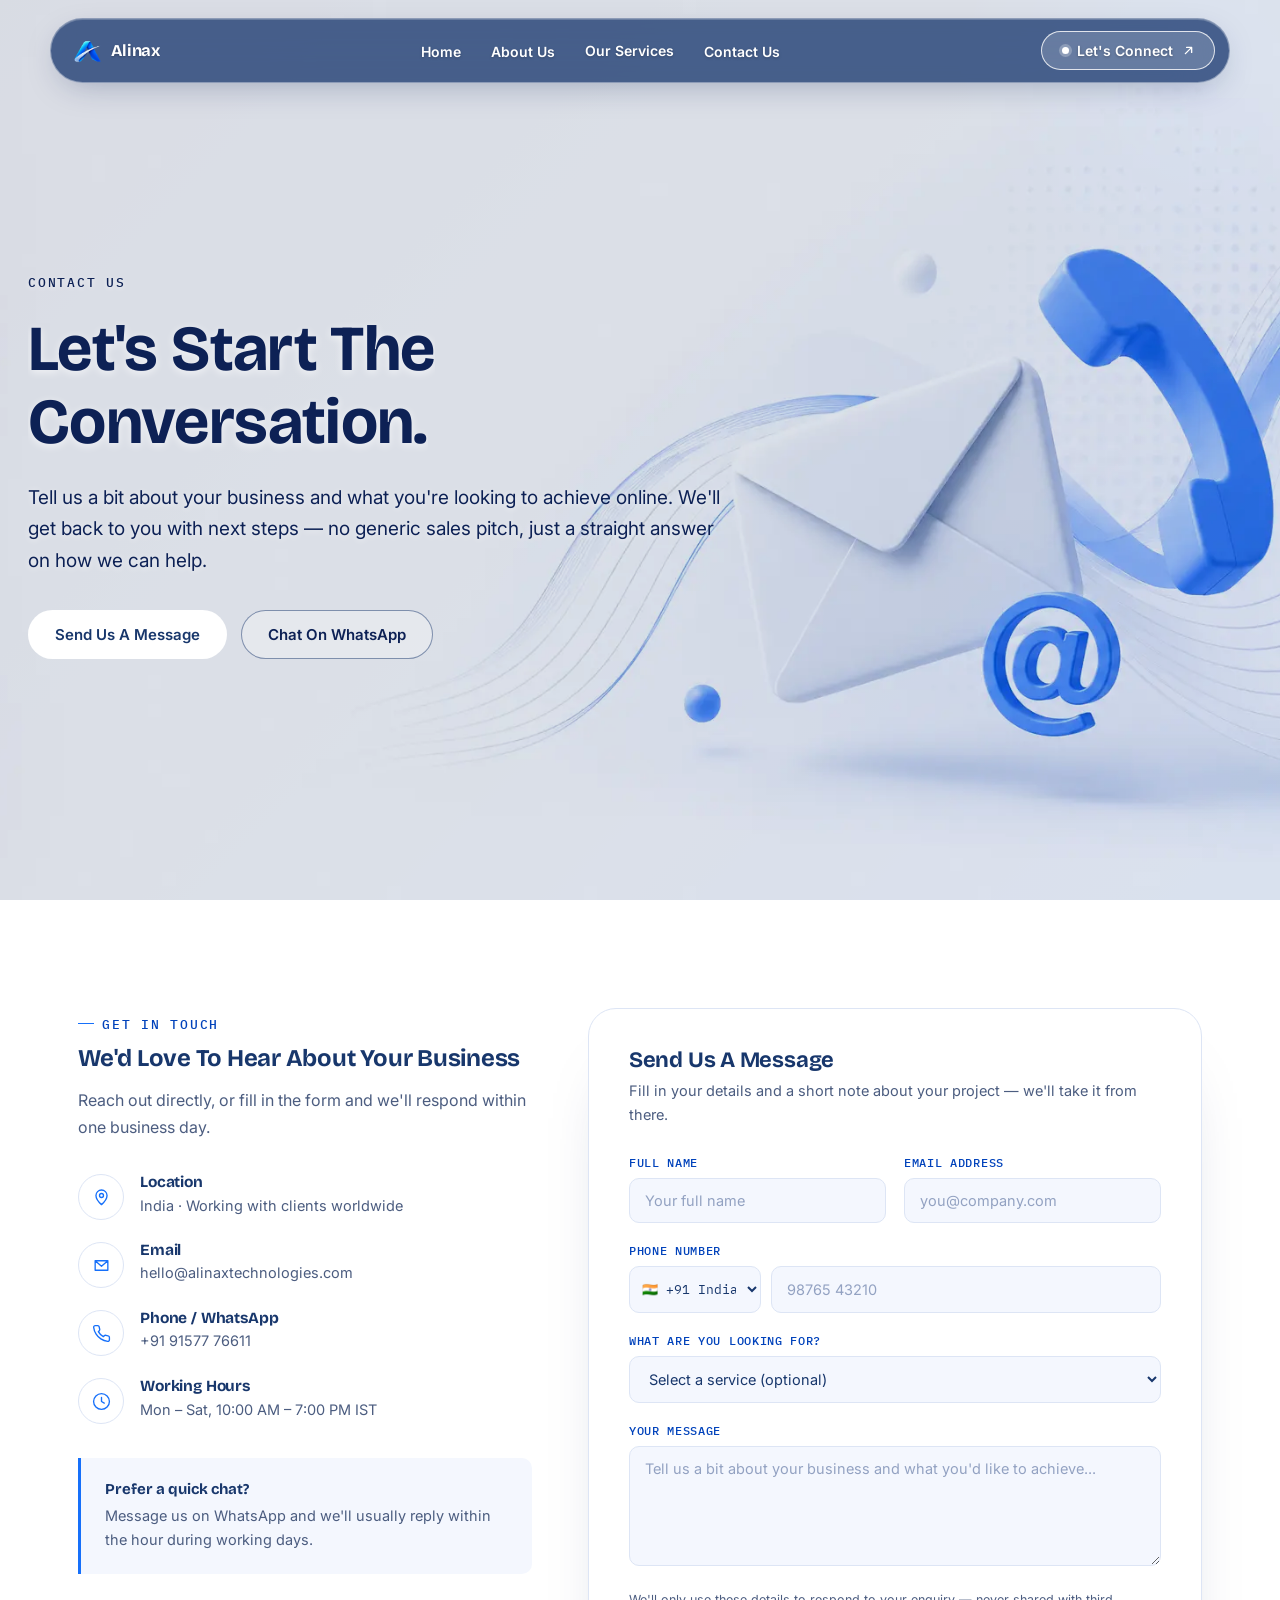
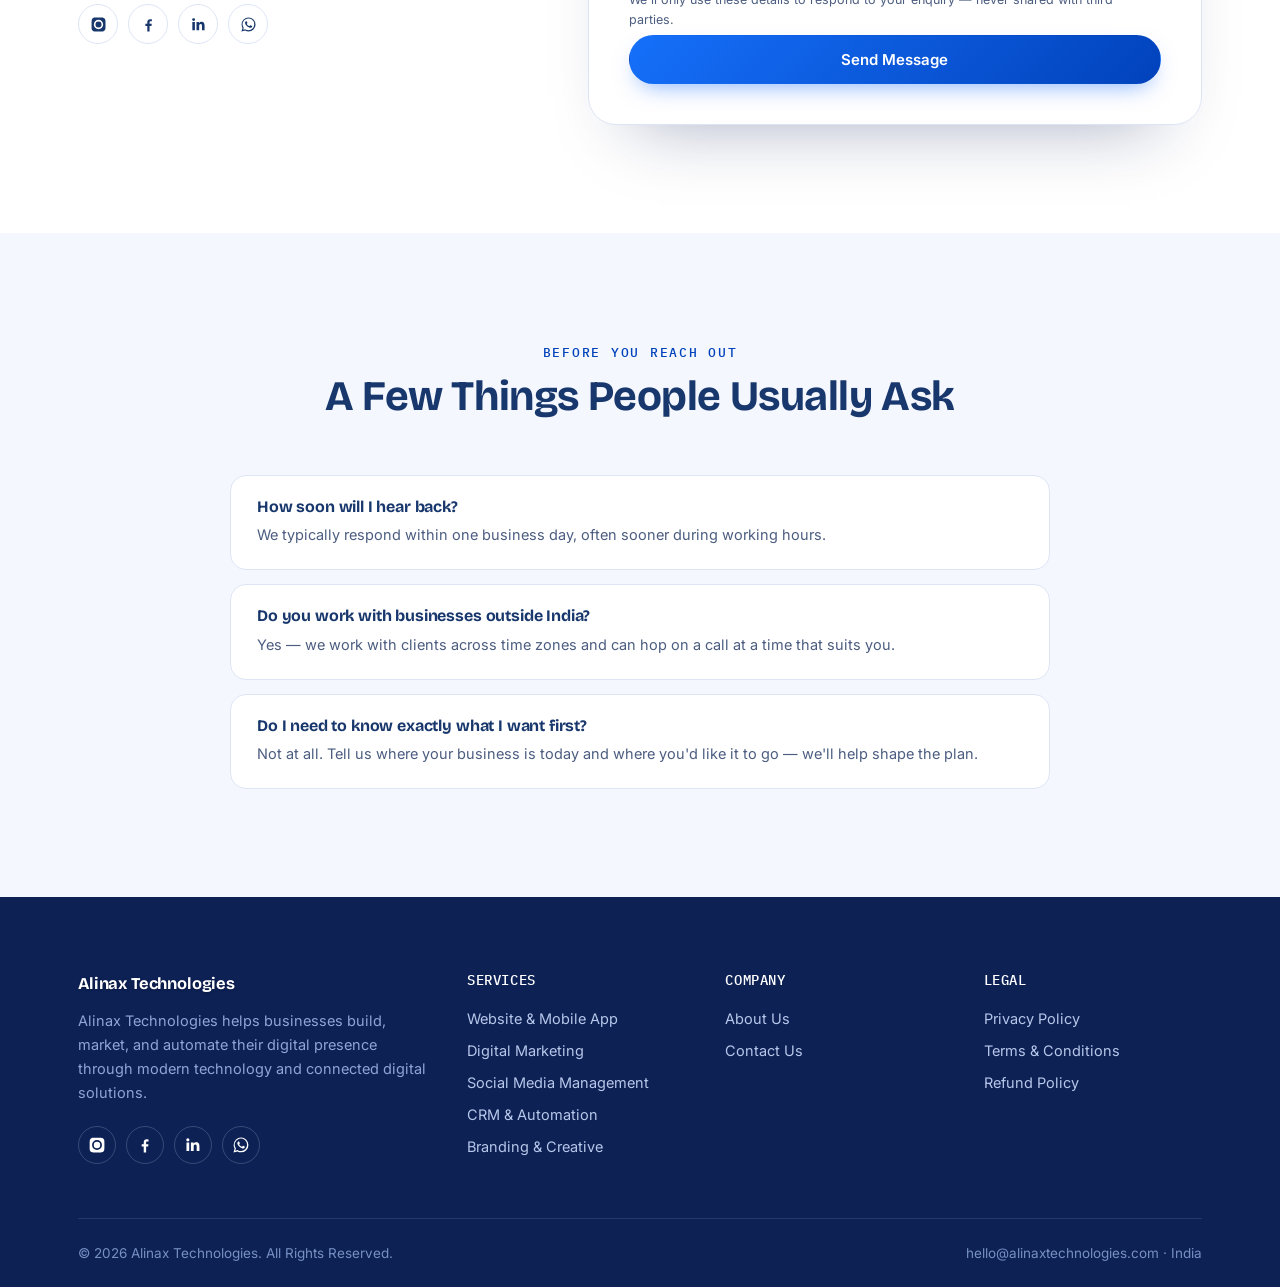
==== contact/index.html @ 40e9d855 "add SEO foundation and clean URLs" ====
<!DOCTYPE html>
<html lang="en">
<head>
<meta charset="UTF-8">
<meta name="viewport" content="width=device-width, initial-scale=1.0">
<title>Contact Us — Alinax Technologies</title>
<meta name="description" content="Get in touch with Alinax Technologies. Tell us about your business and we'll get back to you about your website, marketing, CRM or automation project.">
<link rel="canonical" href="https://alinaxtech.online/contact/">
<meta property="og:url" content="https://alinaxtech.online/contact/">
<link rel="preconnect" href="https://fonts.googleapis.com">
<link rel="preconnect" href="https://fonts.gstatic.com" crossorigin>
<link rel="stylesheet" href="https://fonts.googleapis.com/css2?family=Bricolage+Grotesque:wght@500;600;700;800&family=Inter:wght@400;500;600&family=IBM+Plex+Mono:wght@400;500&display=swap">
<link rel="stylesheet" href="../css/style.css">
</head>
<body>
<div class="alinax">

  <!-- NAVBAR -->
  <header class="navbar">
    <nav class="nav-inner" aria-label="Main">
      <a class="logo" href="/">
      <img src="../images/A-logo.webp" width="230" height="230" alt="Alinax Technologies logo">
        <span class="logo-word">Alinax</span>
      </a>
      <ul class="nav-links" id="nav-links">
        <li><a href="/#top">Home</a></li>
        <li><a href="/#about">About Us</a></li>
        <li class="nav-dropdown">
          <a href="#" aria-haspopup="true">Our Services</a>
          <ul class="dropdown-menu">
            <li><a href="/services/web-design/">Website &amp; Mobile App</a></li>
            <li><a href="/services/digital-marketing/">Digital Marketing</a></li>
            <li><a href="/services/social-media-management/">Social Media Management</a></li>
            <li><a href="/services/crm-automation/">CRM &amp; Automation</a></li>
            <li><a href="/services/branding-creative/">Branding &amp; Creative</a></li>
          </ul>
        </li>
        <li><a href="/contact/">Contact Us</a></li>
      </ul>
      <div class="nav-cta">
        <a class="btn-connect" href="#contact-form">
          <span class="dot" aria-hidden="true"></span>
          <span class="label">Let's Connect</span>
          <svg viewBox="0 0 24 24" aria-hidden="true"><path d="M7 17L17 7M9 7h8v8" stroke-linecap="round" stroke-linejoin="round"/></svg>
        </a>
        <button class="nav-toggle" id="nav-toggle" aria-expanded="false" aria-label="Menu">☰</button>
      </div>
    </nav>
  </header>

  <!-- HERO -->
  <section class="hero hero-service" id="top">
    <img class="hero-bg-img" src="../images/contact-us.webp" width="1536" height="1024" fetchpriority="high" alt="Alinax Technologies contact us banner">
    <div class="container">
      <span class="eyebrow">Contact Us</span>
      <h1>
        <span class="line"><span>Let's Start The</span></span>
        <span class="line"><span>Conversation.</span></span>
      </h1>
      <p class="lead">Tell us a bit about your business and what you're looking to achieve online. We'll get back to you with next steps — no generic sales pitch, just a straight answer on how we can help.</p>
      <div class="hero-actions">
        <a class="btn btn-light" href="#contact-form">Send Us A Message</a>
        <a class="btn btn-outline-light" href="https://wa.me/919157776611" target="_blank" rel="noreferrer">Chat On WhatsApp</a>
      </div>
    </div>
  </section>

  <!-- CONTACT -->
  <section class="section" id="contact-form">
    <div class="container contact-grid">

      <!-- CONTACT INFO -->
      <div class="reveal">
        <span class="eyebrow">Get in touch</span>
        <h2>We'd Love To Hear About Your Business</h2>
        <p class="lead-p" style="margin-top:16px">Reach out directly, or fill in the form and we'll respond within one business day.</p>

        <div class="contact-info-list">
          <div class="contact-info-item">
            <div class="icon"><svg viewBox="0 0 24 24" aria-hidden="true"><path d="M12 21s7-6.2 7-11.5A7 7 0 005 9.5C5 14.8 12 21 12 21zm0-9a2.5 2.5 0 100-5 2.5 2.5 0 000 5z" stroke-linecap="round" stroke-linejoin="round"/></svg></div>
            <div>
              <h4>Location</h4>
              <p>India · Working with clients worldwide</p>
            </div>
          </div>
          <div class="contact-info-item">
            <div class="icon"><svg viewBox="0 0 24 24" aria-hidden="true"><path d="M4 6h16v12H4V6zm0 0l8 7 8-7" stroke-linecap="round" stroke-linejoin="round"/></svg></div>
            <div>
              <h4>Email</h4>
              <a href="mailto:hello@alinaxtechnologies.com">hello@alinaxtechnologies.com</a>
            </div>
          </div>
          <div class="contact-info-item">
            <div class="icon"><svg viewBox="0 0 24 24" aria-hidden="true"><path d="M22 16.9v3a2 2 0 01-2.2 2 19.8 19.8 0 01-8.6-3.1 19.5 19.5 0 01-6-6A19.8 19.8 0 012.1 4.2 2 2 0 014.1 2h3a2 2 0 012 1.7c.1.9.3 1.8.6 2.7a2 2 0 01-.5 2.1L8 9.7a16 16 0 006.3 6.3l1.2-1.2a2 2 0 012.1-.5c.9.3 1.8.5 2.7.6a2 2 0 011.7 2.1z" stroke-linecap="round" stroke-linejoin="round"/></svg></div>
            <div>
              <h4>Phone / WhatsApp</h4>
              <a href="https://wa.me/919157776611" target="_blank" rel="noreferrer">+91 91577 76611</a>
            </div>
          </div>
          <div class="contact-info-item">
            <div class="icon"><svg viewBox="0 0 24 24" aria-hidden="true"><path d="M12 7v5l3.5 2M22 12a10 10 0 11-20 0 10 10 0 0120 0z" stroke-linecap="round" stroke-linejoin="round"/></svg></div>
            <div>
              <h4>Working Hours</h4>
              <p>Mon – Sat, 10:00 AM – 7:00 PM IST</p>
            </div>
          </div>
        </div>

        <div class="mission-box" style="margin-top:34px">
          <b>Prefer a quick chat?</b>
          <p>Message us on WhatsApp and we'll usually reply within the hour during working days.</p>
        </div>

        <div class="contact-social">
          <a href="https://instagram.com" aria-label="Instagram" target="_blank" rel="noreferrer"><svg viewBox="0 0 24 24"><path d="M12 2.2c3.2 0 3.6 0 4.9.07 1.2.06 1.8.25 2.2.42.6.22 1 .48 1.4.9.4.4.7.8.9 1.4.2.4.4 1 .4 2.2.1 1.3.1 1.7.1 4.9s0 3.6-.1 4.9c0 1.2-.2 1.8-.4 2.2-.2.6-.5 1-.9 1.4-.4.4-.8.7-1.4.9-.4.2-1 .4-2.2.4-1.3.1-1.7.1-4.9.1s-3.6 0-4.9-.1c-1.2 0-1.8-.2-2.2-.4-.6-.2-1-.5-1.4-.9-.4-.4-.7-.8-.9-1.4-.2-.4-.4-1-.4-2.2C2.2 15.6 2.2 15.2 2.2 12s0-3.6.1-4.9c0-1.2.2-1.8.4-2.2.2-.6.5-1 .9-1.4.4-.4.8-.7 1.4-.9.4-.2 1-.4 2.2-.4C8.4 2.2 8.8 2.2 12 2.2zm0 3.2A6.6 6.6 0 1018.6 12 6.6 6.6 0 0012 5.4zm0 10.9A4.3 4.3 0 1116.3 12 4.3 4.3 0 0112 16.3zm6.9-11.1a1.55 1.55 0 11-1.55-1.55A1.55 1.55 0 0118.9 5.2z"/></svg></a>
          <a href="https://facebook.com" aria-label="Facebook" target="_blank" rel="noreferrer"><svg viewBox="0 0 24 24"><path d="M13.5 22v-8h2.7l.4-3.1h-3.1V8.9c0-.9.25-1.5 1.55-1.5H16.7V4.6a21 21 0 00-2.4-.12c-2.4 0-4 1.46-4 4.14v2.28H7.6V14h2.7v8z"/></svg></a>
          <a href="https://linkedin.com" aria-label="LinkedIn" target="_blank" rel="noreferrer"><svg viewBox="0 0 24 24"><path d="M6.94 8.5v11.6H3.3V8.5zM5.12 3a2.11 2.11 0 110 4.22 2.11 2.11 0 010-4.22zM9.2 8.5h3.5v1.6h.05a3.84 3.84 0 013.45-1.9c3.7 0 4.38 2.43 4.38 5.6v6.3h-3.65v-5.6c0-1.33 0-3.05-1.86-3.05s-2.15 1.45-2.15 2.95v5.7H9.2z"/></svg></a>
          <a href="https://wa.me/919157776611" aria-label="WhatsApp" target="_blank" rel="noreferrer"><svg viewBox="0 0 24 24"><path d="M12.04 2A9.9 9.9 0 002.2 11.9a9.75 9.75 0 001.32 4.92L2 22l5.32-1.39a9.9 9.9 0 004.72 1.2h.01a9.9 9.9 0 009.85-9.9A9.9 9.9 0 0012.04 2zm0 18.05a8.2 8.2 0 01-4.18-1.14l-.3-.18-3.16.83.84-3.08-.2-.32a8.19 8.19 0 1114.99-4.36 8.2 8.2 0 01-8 8.25zm4.5-6.13c-.25-.13-1.46-.72-1.68-.8s-.39-.13-.56.12-.64.8-.78.97-.29.18-.53.06a6.7 6.7 0 01-1.98-1.22 7.4 7.4 0 01-1.36-1.7c-.14-.25 0-.38.11-.5s.25-.29.37-.44a1.7 1.7 0 00.25-.41.46.46 0 000-.44c-.06-.12-.55-1.34-.76-1.83s-.4-.42-.55-.43h-.48a.92.92 0 00-.66.31 2.79 2.79 0 00-.87 2.08 4.85 4.85 0 001.01 2.56 11.1 11.1 0 004.26 3.76c.6.26 1.06.41 1.42.53a3.4 3.4 0 001.57.1 2.56 2.56 0 001.68-1.19 2.08 2.08 0 00.14-1.18c-.06-.11-.22-.17-.47-.29z"/></svg></a>
        </div>
      </div>

      <!-- CONTACT FORM -->
      <div class="contact-card reveal">
        <h3>Send Us A Message</h3>
        <p class="sub">Fill in your details and a short note about your project — we'll take it from there.</p>

        <form id="contact-form" novalidate>
          <div class="form-row">
            <div class="form-group">
              <label for="cf-name">Full Name</label>
              <input type="text" id="cf-name" name="name" placeholder="Your full name" required>
            </div>
            <div class="form-group">
              <label for="cf-email">Email Address</label>
              <input type="email" id="cf-email" name="email" placeholder="you@company.com" required>
            </div>
          </div>

          <div class="form-group">
            <label for="cf-phone">Phone Number</label>
            <div class="phone-field">
              <select id="cf-cc" name="country_code" class="cc-select" aria-label="Country code">
                <option value="+91" selected>🇮🇳 +91 India</option>
                <option value="+1">🇺🇸 +1 USA/Canada</option>
                <option value="+44">🇬🇧 +44 UK</option>
                <option value="+61">🇦🇺 +61 Australia</option>
                <option value="+971">🇦🇪 +971 UAE</option>
                <option value="+966">🇸🇦 +966 Saudi Arabia</option>
                <option value="+974">🇶🇦 +974 Qatar</option>
                <option value="+965">🇰🇼 +965 Kuwait</option>
                <option value="+968">🇴🇲 +968 Oman</option>
                <option value="+973">🇧🇭 +973 Bahrain</option>
                <option value="+65">🇸🇬 +65 Singapore</option>
                <option value="+60">🇲🇾 +60 Malaysia</option>
                <option value="+62">🇮🇩 +62 Indonesia</option>
                <option value="+66">🇹🇭 +66 Thailand</option>
                <option value="+63">🇵🇭 +63 Philippines</option>
                <option value="+92">🇵🇰 +92 Pakistan</option>
                <option value="+880">🇧🇩 +880 Bangladesh</option>
                <option value="+94">🇱🇰 +94 Sri Lanka</option>
                <option value="+977">🇳🇵 +977 Nepal</option>
                <option value="+49">🇩🇪 +49 Germany</option>
                <option value="+33">🇫🇷 +33 France</option>
                <option value="+34">🇪🇸 +34 Spain</option>
                <option value="+39">🇮🇹 +39 Italy</option>
                <option value="+31">🇳🇱 +31 Netherlands</option>
                <option value="+41">🇨🇭 +41 Switzerland</option>
                <option value="+46">🇸🇪 +46 Sweden</option>
                <option value="+353">🇮🇪 +353 Ireland</option>
                <option value="+81">🇯🇵 +81 Japan</option>
                <option value="+82">🇰🇷 +82 South Korea</option>
                <option value="+86">🇨🇳 +86 China</option>
                <option value="+7">🇷🇺 +7 Russia</option>
                <option value="+90">🇹🇷 +90 Turkey</option>
                <option value="+20">🇪🇬 +20 Egypt</option>
                <option value="+234">🇳🇬 +234 Nigeria</option>
                <option value="+254">🇰🇪 +254 Kenya</option>
                <option value="+27">🇿🇦 +27 South Africa</option>
                <option value="+55">🇧🇷 +55 Brazil</option>
                <option value="+52">🇲🇽 +52 Mexico</option>
                <option value="+64">🇳🇿 +64 New Zealand</option>
              </select>
              <input type="tel" id="cf-phone" name="phone" class="cc-number" placeholder="98765 43210" inputmode="numeric" required>
            </div>
          </div>

          <div class="form-group">
            <label for="cf-service">What Are You Looking For?</label>
            <select id="cf-service" name="service">
              <option value="">Select a service (optional)</option>
              <option>Website &amp; Mobile App</option>
              <option>Digital Marketing</option>
              <option>Social Media Management</option>
              <option>CRM &amp; Automation</option>
              <option>Branding &amp; Creative</option>
              <option>Something else / Not sure yet</option>
            </select>
          </div>

          <div class="form-group">
            <label for="cf-message">Your Message</label>
            <textarea id="cf-message" name="message" placeholder="Tell us a bit about your business and what you'd like to achieve..." required></textarea>
          </div>

          <p class="form-note">We'll only use these details to respond to your enquiry — never shared with third parties.</p>

          <button type="submit" class="btn btn-primary form-submit">Send Message</button>
          <div id="form-status" class="form-status" role="status" aria-live="polite"></div>
        </form>
      </div>

    </div>
  </section>

  <!-- FAQ -->
  <section class="section section-alt">
    <div class="container">
      <div class="section-head center reveal">
        <span class="eyebrow">Before you reach out</span>
        <h2>A Few Things People Usually Ask</h2>
      </div>
      <div class="faq-list">
        <div class="faq-item reveal">
          <h3>How soon will I hear back?</h3>
          <p>We typically respond within one business day, often sooner during working hours.</p>
        </div>
        <div class="faq-item reveal">
          <h3>Do you work with businesses outside India?</h3>
          <p>Yes — we work with clients across time zones and can hop on a call at a time that suits you.</p>
        </div>
        <div class="faq-item reveal">
          <h3>Do I need to know exactly what I want first?</h3>
          <p>Not at all. Tell us where your business is today and where you'd like it to go — we'll help shape the plan.</p>
        </div>
      </div>
    </div>
  </section>

  <!-- FOOTER -->
  <footer class="footer">
    <div class="container">
      <div class="footer-grid">
        <div>
          <span class="logo-word">Alinax Technologies</span>
          <p style="margin-top:16px">Alinax Technologies helps businesses build, market, and automate their digital presence through modern technology and connected digital solutions.</p>
          <div class="footer-social">
            <a href="https://instagram.com" aria-label="Instagram" target="_blank" rel="noreferrer"><svg viewBox="0 0 24 24"><path d="M12 2.2c3.2 0 3.6 0 4.9.07 1.2.06 1.8.25 2.2.42.6.22 1 .48 1.4.9.4.4.7.8.9 1.4.2.4.4 1 .4 2.2.1 1.3.1 1.7.1 4.9s0 3.6-.1 4.9c0 1.2-.2 1.8-.4 2.2-.2.6-.5 1-.9 1.4-.4.4-.8.7-1.4.9-.4.2-1 .4-2.2.4-1.3.1-1.7.1-4.9.1s-3.6 0-4.9-.1c-1.2 0-1.8-.2-2.2-.4-.6-.2-1-.5-1.4-.9-.4-.4-.7-.8-.9-1.4-.2-.4-.4-1-.4-2.2C2.2 15.6 2.2 15.2 2.2 12s0-3.6.1-4.9c0-1.2.2-1.8.4-2.2.2-.6.5-1 .9-1.4.4-.4.8-.7 1.4-.9.4-.2 1-.4 2.2-.4C8.4 2.2 8.8 2.2 12 2.2zm0 3.2A6.6 6.6 0 1018.6 12 6.6 6.6 0 0012 5.4zm0 10.9A4.3 4.3 0 1116.3 12 4.3 4.3 0 0112 16.3zm6.9-11.1a1.55 1.55 0 11-1.55-1.55A1.55 1.55 0 0118.9 5.2z"/></svg></a>
            <a href="https://facebook.com" aria-label="Facebook" target="_blank" rel="noreferrer"><svg viewBox="0 0 24 24"><path d="M13.5 22v-8h2.7l.4-3.1h-3.1V8.9c0-.9.25-1.5 1.55-1.5H16.7V4.6a21 21 0 00-2.4-.12c-2.4 0-4 1.46-4 4.14v2.28H7.6V14h2.7v8z"/></svg></a>
            <a href="https://linkedin.com" aria-label="LinkedIn" target="_blank" rel="noreferrer"><svg viewBox="0 0 24 24"><path d="M6.94 8.5v11.6H3.3V8.5zM5.12 3a2.11 2.11 0 110 4.22 2.11 2.11 0 010-4.22zM9.2 8.5h3.5v1.6h.05a3.84 3.84 0 013.45-1.9c3.7 0 4.38 2.43 4.38 5.6v6.3h-3.65v-5.6c0-1.33 0-3.05-1.86-3.05s-2.15 1.45-2.15 2.95v5.7H9.2z"/></svg></a>
            <a href="https://wa.me/919157776611" aria-label="WhatsApp" target="_blank" rel="noreferrer"><svg viewBox="0 0 24 24"><path d="M12.04 2A9.9 9.9 0 002.2 11.9a9.75 9.75 0 001.32 4.92L2 22l5.32-1.39a9.9 9.9 0 004.72 1.2h.01a9.9 9.9 0 009.85-9.9A9.9 9.9 0 0012.04 2zm0 18.05a8.2 8.2 0 01-4.18-1.14l-.3-.18-3.16.83.84-3.08-.2-.32a8.19 8.19 0 1114.99-4.36 8.2 8.2 0 01-8 8.25zm4.5-6.13c-.25-.13-1.46-.72-1.68-.8s-.39-.13-.56.12-.64.8-.78.97-.29.18-.53.06a6.7 6.7 0 01-1.98-1.22 7.4 7.4 0 01-1.36-1.7c-.14-.25 0-.38.11-.5s.25-.29.37-.44a1.7 1.7 0 00.25-.41.46.46 0 000-.44c-.06-.12-.55-1.34-.76-1.83s-.4-.42-.55-.43h-.48a.92.92 0 00-.66.31 2.79 2.79 0 00-.87 2.08 4.85 4.85 0 001.01 2.56 11.1 11.1 0 004.26 3.76c.6.26 1.06.41 1.42.53a3.4 3.4 0 001.57.1 2.56 2.56 0 001.68-1.19 2.08 2.08 0 00.14-1.18c-.06-.11-.22-.17-.47-.29z"/></svg></a>
          </div>
        </div>
        <div>
          <h4>Services</h4>
          <ul>
            <li><a href="/services/web-design/">Website &amp; Mobile App</a></li>
            <li><a href="/services/digital-marketing/">Digital Marketing</a></li>
            <li><a href="/services/social-media-management/">Social Media Management</a></li>
            <li><a href="/services/crm-automation/">CRM &amp; Automation</a></li>
            <li><a href="/services/branding-creative/">Branding &amp; Creative</a></li>
          </ul>
        </div>
        <div>
          <h4>Company</h4>
          <ul>
            <li><a href="index.html#about">About Us</a></li>
            <li><a href="/contact/">Contact Us</a></li>
          </ul>
        </div>
        <div>
          <h4>Legal</h4>
          <ul>
            <li><a href="index.html#top">Privacy Policy</a></li>
            <li><a href="index.html#top">Terms &amp; Conditions</a></li>
            <li><a href="index.html#top">Refund Policy</a></li>
          </ul>
        </div>
      </div>
      <div class="footer-bottom">
        <span>© <span id="year">2026</span> Alinax Technologies. All Rights Reserved.</span>
        <span>hello@alinaxtechnologies.com · India</span>
      </div>
    </div>
  </footer>

</div>
<script src="../js/script.js" defer></script>
</body>
</html>
---- css/style.css ----
/* ==========================================================================
   ALINAX TECHNOLOGIES — site stylesheet
   ========================================================================== */

:root{
  --blue:        #1670FA;
  --blue-deep:   #035DF9;
  --blue-mid:    #0142BB;
  --navy:        #18376C;
  --navy-dark:   #0D2155;
  --white:       #FFFFFF;

  --tint-050:    #F4F7FE;
  --tint-100:    #E9EFFC;
  --line:        #DDE5F5;
  --ink-soft:    #4C5D80;

  --font-display: 'Bricolage Grotesque', sans-serif;
  --font-body:    'Inter', sans-serif;
  --font-mono:    'IBM Plex Mono', monospace;

  --container: 1180px;
  --radius-sm: 10px;
  --radius-md: 16px;
  --radius-lg: 28px;
  --ease: cubic-bezier(.22,.9,.32,1);
}

.alinax *{ box-sizing:border-box; }
html{ scroll-behavior:smooth; }
body{
  margin:0;
  font-family:var(--font-body);
  color:var(--navy);
  background:var(--white);
  -webkit-font-smoothing:antialiased;
  overflow-x:hidden;
}
.alinax img{ max-width:100%; display:block; }
.alinax a{ color:inherit; text-decoration:none; }
.alinax ul{ list-style:none; margin:0; padding:0; }
.alinax h1,.alinax h2,.alinax h3,.alinax h4{ font-family:var(--font-display); color:var(--navy); margin:0; line-height:1.08; letter-spacing:-.01em; }
.alinax p{ margin:0; color:var(--ink-soft); line-height:1.65; }
.container{ max-width:var(--container); margin:0 auto; padding:0 28px; }

.alinax :focus-visible{ outline:2px solid var(--blue); outline-offset:3px; border-radius:4px; }

@media (prefers-reduced-motion: reduce){
  .alinax *{ animation-duration:.001ms !important; animation-iteration-count:1 !important; transition-duration:.001ms !important; }
}

/* prevent background scroll while the mobile menu is open */
body.nav-open{ overflow:hidden; }

/* ---------- shared bits ---------- */
.eyebrow{
  display:inline-flex; align-items:center; gap:8px;
  font-family:var(--font-mono); font-size:12.5px; letter-spacing:.14em; text-transform:uppercase;
  color:var(--blue-mid); font-weight:500; margin-bottom:14px;
}
.eyebrow::before{ content:""; width:16px; height:1px; background:var(--blue); display:inline-block; }

.btn{
  display:inline-flex; align-items:center; justify-content:center; gap:8px;
  padding:14px 26px; border-radius:999px; font-family:var(--font-body); font-weight:600; font-size:15px;
  cursor:pointer; border:1px solid transparent;
  transition:transform .25s var(--ease), box-shadow .25s var(--ease), background .25s var(--ease), color .25s var(--ease);
  white-space:nowrap;
}
.btn-primary{
  background:linear-gradient(135deg, var(--blue) 0%, var(--blue-mid) 100%);
  color:var(--white);
  box-shadow:0 10px 24px -10px rgba(3,93,249,.55);
}
.btn-primary:hover{ transform:translateY(-2px); box-shadow:0 16px 30px -10px rgba(3,93,249,.6); }
.btn-ghost{ background:transparent; color:var(--navy); border-color:var(--line); }
.btn-ghost:hover{ border-color:var(--blue); color:var(--blue-mid); }
.btn-light{ background:var(--white); color:var(--navy); }
.btn-light:hover{ transform:translateY(-2px); }
.btn-outline-light{
  background:transparent;
  color:#fff !important;
  border:1.5px solid rgba(255,255,255,.55);
}
.btn-outline-light:hover{ background:rgba(255,255,255,.12); }
.cta-band, .cta-band *{ text-align:center; }
.cta-lead{ margin-left:auto; margin-right:auto; }

.section{ padding:108px 0; }
.section-alt{ background:var(--tint-050); }
.section-head{ max-width:640px; margin-bottom:56px; }
.section-head h2{ font-size:clamp(28px,3.4vw,42px); margin-bottom:16px; }
.section-head p{ font-size:17px; }
.section-head.center{ margin-left:auto; margin-right:auto; text-align:center; }
.section-head.center .eyebrow::before{ display:none; }

.grad-text{
  background:linear-gradient(100deg, var(--blue) 0%, var(--blue-deep) 45%, var(--blue-mid) 100%);
  -webkit-background-clip:text; background-clip:text; color:transparent;
}

.reveal{ opacity:0; transform:translateY(22px); transition:opacity .7s var(--ease), transform .7s var(--ease); }
.reveal.in{ opacity:1; transform:none; }

/* ============================== NAVBAR (floating glass pill) ============= */
.navbar{
  position:fixed;
  top:18px; left:0; right:0;
  z-index:100;
  display:flex;
  justify-content:center;
  pointer-events:none;
}
.navbar.is-scrolled{ top:14px; }
.nav-inner{
  pointer-events:auto;
  max-width:var(--container);
  width:calc(100% - 56px);
  margin:0 auto;
  padding:12px 14px 12px 22px;
  display:flex; align-items:center; justify-content:space-between; gap:20px;
  background:rgba(24,55,108,.76);
  -webkit-backdrop-filter:blur(26px) saturate(180%);
  backdrop-filter:blur(26px) saturate(180%);
  border:1px solid rgba(255,255,255,.38);
  border-radius:999px;
  box-shadow:0 10px 34px -12px rgba(13,33,85,.35), inset 0 1px 0 rgba(255,255,255,.2);
  transition:background .3s var(--ease), box-shadow .3s var(--ease);
}
.navbar.is-scrolled .nav-inner{
  background:rgba(13,33,85,.9);
  box-shadow:0 14px 38px -14px rgba(13,33,85,.4), inset 0 1px 0 rgba(255,255,255,.25);
}
.logo{ display:flex; align-items:center; gap:10px; min-width:0; }
.logo img{ height:28px; width:auto; flex-shrink:0; }
.logo-word{ font-family:var(--font-display); font-weight:700; font-size:16.5px; color:#fff; letter-spacing:-.01em; white-space:nowrap; overflow:hidden; text-overflow:ellipsis; text-shadow:0 1px 3px rgba(0,0,0,.3); }

.nav-links{ display:flex; align-items:center; gap:30px; }
.nav-links > li > a{ font-size:14px; font-weight:600; color:#ffffff; opacity:1; padding:8px 0; position:relative; white-space:nowrap; text-shadow:0 1px 3px rgba(0,0,0,.25); }
.nav-links > li > a:hover{ color:#ffffff; }
.nav-links > li > a::after{
  content:""; position:absolute; left:0; right:0; bottom:0; height:2px;
  background:#fff; transform:scaleX(0); transform-origin:left; transition:transform .25s var(--ease);
}
.nav-links > li > a:hover::after{ transform:scaleX(1); }

.nav-dropdown{ position:relative; }
.nav-dropdown > a{ display:inline-flex; align-items:center; }
.nav-dropdown > a::after{
  content:""; display:inline-block; width:6px; height:6px; margin-left:7px;
  border-right:1.5px solid #fff; border-bottom:1.5px solid #fff;
  transform:rotate(45deg) translateY(-2px); transition:transform .2s var(--ease);
}
.dropdown-menu{
  position:absolute; top:calc(100% + 18px); left:-16px; min-width:240px;
  background:rgba(255,255,255,.9);
  -webkit-backdrop-filter:blur(18px) saturate(160%);
  backdrop-filter:blur(18px) saturate(160%);
  border:1px solid rgba(255,255,255,.6); border-radius:var(--radius-md);
  box-shadow:0 24px 48px -20px rgba(13,33,85,.28);
  padding:10px; opacity:0; visibility:hidden; transform:translateY(8px);
  transition:opacity .22s var(--ease), transform .22s var(--ease), visibility .22s;
}
.nav-dropdown:hover .dropdown-menu{ opacity:1; visibility:visible; transform:translateY(0); }
.nav-dropdown.open .dropdown-menu{ opacity:1; visibility:visible; transform:translateY(0); }
.nav-dropdown:hover > a::after{ transform:rotate(225deg) translateY(2px); }
.nav-dropdown.open > a::after{ transform:rotate(225deg) translateY(2px); }
.dropdown-menu li a{ display:block; padding:10px 14px; border-radius:8px; font-size:14px; color:var(--navy); }
.dropdown-menu li a:hover{ background:rgba(233,239,252,.8); color:var(--blue-mid); }

.nav-cta{ display:flex; align-items:center; gap:14px; flex-shrink:0; }
.nav-toggle{
  display:none; background:none; border:none; font-size:20px; color:#fff; cursor:pointer; line-height:1; padding:4px;
  position:relative; z-index:200;
}

.btn-connect{
  position:relative;
  display:inline-flex; align-items:center; gap:8px;
  padding:10px 18px 10px 20px;
  border-radius:999px;
  font-family:var(--font-body); font-weight:600; font-size:14px;
  color:#ffffff;
  text-shadow:0 1px 3px rgba(0,0,0,.3);
  background:rgba(255,255,255,.18);
  box-shadow:none;
  border:1.5px solid rgba(255,255,255,.8);
  overflow:hidden;
  white-space:nowrap;
  transition:transform .25s var(--ease), box-shadow .25s var(--ease), background .25s var(--ease);
}
.btn-connect .label{ color:#ffffff; }

.btn-connect .dot{
  width:7px; height:7px; border-radius:50%; background:#fff;
  box-shadow:0 0 0 3px rgba(255,255,255,.25);
  animation:pulse-dot 1.8s ease-in-out infinite;
}
.btn-connect svg{
  width:15px; height:15px; stroke:#fff; fill:none; stroke-width:2.2;
  transition:transform .3s var(--ease);
}
.btn-connect:hover{ transform:translateY(-2px); background:rgba(255,255,255,.12); box-shadow:none; }
.btn-connect:hover svg{ transform:translate(2px,-2px); }

@keyframes pulse-dot{
  0%,100%{ opacity:1; } 50%{ opacity:.45; }
}
@media (prefers-reduced-motion: reduce){
  .btn-connect .dot{ animation:none; }
}

@media (max-width:980px){
  .navbar{ top:14px; }
  .nav-inner{ width:calc(100% - 32px); padding:9px 9px 9px 18px; }
  .btn-connect{ padding:9px 15px; font-size:13px; }
  .btn-connect svg{ width:13px; height:13px; }

  /* Full-screen overlay menu — solid background, no page bleed-through */
  .nav-links{
    position:fixed;
    inset:0;
    width:100%;
    height:100dvh;
    margin:0;
    display:flex;
    flex-direction:column;
    align-items:center;
    justify-content:center;
    gap:6px;
    background:linear-gradient(160deg, var(--navy-dark) 0%, #0A1A3D 100%);
    padding:100px 28px 40px;
    border-radius:0;
    border:none;
    box-shadow:none;
    -webkit-backdrop-filter:none; backdrop-filter:none;
    transform:translateY(-16px);
    opacity:0;
    visibility:hidden;
    transition:opacity .3s var(--ease), transform .3s var(--ease), visibility .3s;
    overflow-y:auto;
    z-index:150;
  }
  .nav-links.open{ transform:translateY(0); opacity:1; visibility:visible; }

  .nav-links > li{ width:100%; max-width:340px; text-align:center; }
  .nav-links > li > a{
    padding:16px 10px;
    display:block;
    color:#fff;
    font-size:19px;
    font-weight:600;
    border-bottom:1px solid rgba(255,255,255,.1);
  }
  .nav-links > li:last-child > a{ border-bottom:none; }

  .nav-dropdown > a{ justify-content:center; }
  .nav-dropdown > a::after{
    margin-left:9px;
    border-color:#fff;
  }
  .nav-dropdown.open > a{ color:#9FC0FF; }

  .dropdown-menu{
    position:static;
    box-shadow:none; border:none;
    display:none;
    opacity:1; visibility:visible; transform:none;
    padding:6px 0 4px;
    background:transparent;
    backdrop-filter:none;
    max-width:340px;
    margin:0 auto;
  }
  .nav-dropdown.open .dropdown-menu{ display:block; }
  .dropdown-menu li a{
    color:#C7D6F5;
    font-size:15.5px;
    font-weight:500;
    padding:11px 14px;
    border-radius:10px;
    text-align:center;
  }
  .dropdown-menu li a:hover{ background:rgba(255,255,255,.08); color:#fff; }

  .nav-toggle{ display:block; }
  .nav-toggle.is-open{ color:#fff; }
}

@media (max-width:420px){
  .logo-word{ max-width:118px; font-size:14.5px; }
  .nav-links > li > a{ font-size:17px; }
}

/* ============================== HERO ====================================== */
.hero{
  position:relative; min-height:100vh; padding:170px 0 120px; text-align:center; overflow:hidden;
  background:#0B0B0D; display:flex; align-items:center;
}
.hero-bg{
  position:absolute; inset:0; width:100%; height:100%; object-fit:cover; opacity:.9;
}
.hero-veil{ position:absolute; inset:0; }
.hero .container{
  position:relative; z-index:2;
  max-width:780px; margin:0 auto 0 0; text-align:left;
}
.hero .eyebrow{ color:#ffffff; justify-content:flex-start; }
.hero .eyebrow::before{ display:none; }
.hero:not(.hero-service) .eyebrow{ color:var(--navy); text-shadow:none; }

.hero-service{
  position:relative;
  background:linear-gradient(135deg, var(--navy-dark) 0%, var(--navy) 55%, var(--blue-mid) 140%);
  padding:150px 0 120px;
  overflow:hidden;
}
.hero-service::before{
  content:""; position:absolute; width:480px; height:480px; border-radius:50%;
  right:-160px; top:-180px; background:radial-gradient(circle, rgba(22,112,250,.35), transparent 70%);
  pointer-events:none;
}
.hero-service .hero-bg-img{
  position:absolute; inset:0; width:100%; height:100%; object-fit:cover; z-index:0; opacity:.85;
}
.hero-service::after{ content:""; position:absolute; inset:0; z-index:1; }
.hero-service .container{
  position:relative; z-index:2;
  max-width:780px; margin:0 auto 0 0; text-align:left;
}
.hero-service .eyebrow{ color:var(--navy-dark); opacity:1; justify-content:flex-start; text-shadow:0 1px 5px rgba(255,255,255,.8); }
.hero-service .eyebrow::before{ display:none; }
.hero-service h1{ color:var(--navy-dark); font-size:clamp(40px,5vw,72px); margin:10px 0 22px; max-width:780px; text-align:left; text-shadow:0 2px 8px rgba(255,255,255,.7); }
.hero h1{ font-size:clamp(40px,5vw,72px); }
.hero h1 .line{ display:block; overflow:hidden; padding-bottom:4px; }
.hero h1 .line span{
  display:inline-block;
  clip-path:inset(0 100% 0 0);
  filter:blur(6px);
  opacity:0;
  animation:reveal-line .9s var(--ease) forwards;
}
.hero h1 .line:nth-child(2) span{ animation-delay:.28s; }
.hero-image{
  position:relative; padding:170px 0 150px; text-align:center; overflow:hidden; background:#0B0B0D;
}
.hero-image .hero-bg-img{
  position:absolute; inset:0; width:100%; height:100%; object-fit:cover; z-index:0;
}
.hero-image::after{
  content:"";
  position:absolute; inset:0; z-index:1;
  background:linear-gradient(135deg, rgba(13,33,85,.78) 0%, rgba(24,55,108,.68) 55%, rgba(1,66,187,.6) 140%);
}
.hero-image .container{ position:relative; z-index:2; }
.hero-image h1, .hero-image .eyebrow, .hero-image .lead{ color:#fff; }
.hero-image .eyebrow{ justify-content:center; }
.hero-image .eyebrow::before{ display:none; }
@keyframes reveal-line{
  0%{   clip-path:inset(0 100% 0 0); filter:blur(6px); opacity:0; }
  40%{  opacity:1; }
  100%{ clip-path:inset(0 0% 0 0); filter:blur(0); opacity:1; }
}
.hero .lead{ font-size:19px; color:#ffffff; max-width:700px; margin:0 0 34px; text-align:left; opacity:0; animation:fade-up .8s var(--ease) forwards; animation-delay:.75s; }
.hero:not(.hero-service) .lead{ color:var(--navy); text-shadow:0 1px 8px rgba(255,255,255,.7); }
.hero:not(.hero-service) .btn-outline-light{ color:var(--navy) !important; border-color:rgba(24,55,108,.5); background:rgba(255,255,255,.28); }
.hero:not(.hero-service) .btn-outline-light:hover{ background:rgba(255,255,255,.58); }
.hero-service .lead{
  margin:0 0 34px; max-width:700px; text-align:left; color:var(--navy-dark); text-shadow:0 1px 6px rgba(255,255,255,.75);
  opacity:1; animation:none;
}
.hero-service .hero-actions{ justify-content:flex-start; opacity:1; animation:none; }
.hero-service .btn-outline-light{ color:var(--navy-dark) !important; border-color:rgba(24,55,108,.5); background:rgba(255,255,255,.28); }
.hero-service .btn-outline-light:hover{ background:rgba(255,255,255,.58); }
.hero-actions{ justify-content:flex-start; opacity:0; animation:fade-up .8s var(--ease) forwards; animation-delay:.95s; }
@keyframes fade-up{
  0%{ opacity:0; transform:translateY(14px); }
  100%{ opacity:1; transform:translateY(0); }
}
@media (prefers-reduced-motion: reduce){
  .hero h1 .line span{ animation:none; clip-path:none; filter:none; opacity:1; }
  .hero .lead, .hero-actions{ animation:none; opacity:1; transform:none; }
}
.hero-actions{ display:flex; gap:14px; flex-wrap:wrap; justify-content:flex-start; }

/* ============================== STATS ===================================== */
.stats{ display:grid; grid-template-columns:repeat(4,1fr); border-top:1px solid var(--line); border-bottom:1px solid var(--line); }
.stat{ padding:34px 20px; text-align:center; border-left:1px solid var(--line); }
.stat:first-child{ border-left:none; }
.stat .num{ display:block; font-family:var(--font-display); font-size:clamp(26px,3vw,36px); background:linear-gradient(120deg,var(--blue),var(--blue-mid)); -webkit-background-clip:text; background-clip:text; color:transparent; }
.stat .label{ font-family:var(--font-mono); font-size:12px; letter-spacing:.08em; text-transform:uppercase; color:var(--ink-soft); }

/* ============================== SERVICES ================================== */
.services-grid{ display:grid; grid-template-columns:repeat(4,1fr); gap:22px; }
.service-tile{
  border-radius:22px; padding:26px 24px 0; display:flex; flex-direction:column; overflow:hidden;
  transition:transform .3s var(--ease), box-shadow .3s var(--ease);
}
.service-tile:hover{ transform:translateY(-6px); box-shadow:0 26px 48px -26px rgba(13,33,85,.35); }
.service-tile h3{ font-size:22px; line-height:1.2; margin-bottom:10px; }
.service-tile p{ font-size:14.5px; color:#3A4A6B; margin-bottom:18px; }
.service-tile .explore, .wd-card .explore{ font-size:14px; font-weight:600; color:var(--blue-mid); display:inline-flex; align-items:center; gap:6px; transition:gap .2s var(--ease); margin-bottom:18px; }
.service-tile:hover .explore, .wd-card:hover .explore{ gap:10px; }
.service-tile img{ margin-top:auto; border-radius:14px 14px 0 0; width:100%; height:190px; object-fit:cover; }
.tile-blue{ background:#DCE6FB; }
.tile-violet{ background:#E7DFFA; }
.tile-lime{ background:#EAF39B; }
.tile-pink{ background:#F3DDEF; }
.tile-mint{ background:#D9F1E2; }

@media (max-width:980px){ .services-grid{ grid-template-columns:repeat(2,1fr); } }
@media (max-width:620px){ .services-grid{ grid-template-columns:1fr; } }

/* ============================== ABOUT ===================================== */
.about-grid{ display:grid; grid-template-columns:1fr 1fr; gap:64px; align-items:center; }
.about-copy .lead-p{ font-size:17px; margin:18px 0 28px; }
.about-media{ position:relative; }
.about-media img{ border-radius:24px; box-shadow:0 40px 70px -35px rgba(13,33,85,.5); }
.about-media::before{
  content:""; position:absolute; inset:-18px -18px 34px 34px; border-radius:26px;
  background:var(--tint-100); z-index:-1;
}
.mission-box{
  margin-top:26px; padding:22px 24px; border-left:3px solid var(--blue);
  background:var(--tint-050); border-radius:0 var(--radius-sm) var(--radius-sm) 0;
}
.mission-box b{ display:block; font-family:var(--font-display); font-size:15px; color:var(--navy); margin-bottom:6px; }
.mission-box p{ font-size:14.5px; }
.link-arrow{ font-weight:600; color:var(--blue-mid); display:inline-flex; gap:6px; }

/* ============================== WHY CHOOSE ================================ */
.why-grid{ display:grid; grid-template-columns:repeat(4,1fr); gap:28px; }
.why-item .icon{ width:46px; height:46px; border-radius:50%; border:1.5px solid var(--line); display:flex; align-items:center; justify-content:center; margin-bottom:20px; }
.why-item .icon svg{ width:20px; height:20px; stroke:var(--blue); fill:none; stroke-width:1.7; }
.why-item h3{ font-size:17px; margin-bottom:8px; }
.why-item p{ font-size:14.5px; }

/* ============================== PROCESS =================================== */
.process-track{ display:grid; grid-template-columns:repeat(6,1fr); gap:0; position:relative; }
.process-track.cols-5{ grid-template-columns:repeat(5,1fr); }
.process-track.cols-7{ grid-template-columns:repeat(7,1fr); }
.process-track::before{ content:""; position:absolute; top:9px; left:0; right:0; height:1px; background:var(--line); }
.process-step{ position:relative; padding:34px 16px 0 0; }
.process-step .dot{ position:absolute; top:0; left:0; width:19px; height:19px; border-radius:50%; background:var(--white); border:2px solid var(--blue); z-index:1; }
.process-step h4{ font-family:var(--font-mono); font-size:12.5px; letter-spacing:.05em; text-transform:uppercase; color:var(--blue-mid); font-weight:500; margin-bottom:8px; }
.process-step p{ font-size:14px; }

/* ============================== CTA BAND ================================== */
.cta-band{
  background:linear-gradient(135deg, var(--navy-dark) 0%, var(--navy) 60%, var(--blue-mid) 130%);
  border-radius:var(--radius-lg); padding:70px 40px; text-align:center; position:relative; overflow:hidden;
}
.cta-band::before{ content:""; position:absolute; width:420px; height:420px; border-radius:50%; right:-140px; bottom:-160px; background:radial-gradient(circle, rgba(22,112,250,.4), transparent 70%); }
.cta-band .eyebrow{ color:#9FC0FF; justify-content:center; }
.cta-band .eyebrow::before{ display:none; }
.cta-band h2{ color:#fff; font-size:clamp(28px,4vw,44px); margin-bottom:30px; position:relative; z-index:1; }
.cta-band .grad-text{ background:linear-gradient(100deg,#9FC0FF,#DCE8FF); -webkit-background-clip:text; background-clip:text; }
.cta-band .btn{ position:relative; z-index:1; }

/* ============================== FOOTER ==================================== */
.footer{ background:var(--navy-dark); color:#B7C7EA; padding:76px 0 26px; }
.footer .logo-word{ color:#fff; }
.footer p{ color:#8FA5D6; font-size:14.5px; }
.footer-grid{ display:grid; grid-template-columns:1.6fr 1fr 1fr 1fr; gap:40px; padding-bottom:50px; border-bottom:1px solid rgba(255,255,255,.1); }
.footer h4{ color:#fff; font-size:14px; letter-spacing:.04em; text-transform:uppercase; font-family:var(--font-mono); font-weight:500; margin-bottom:20px; }
.footer ul li{ margin-bottom:12px; }
.footer ul a{ font-size:14.5px; color:#B7C7EA; transition:color .2s; }
.footer ul a:hover{ color:#fff; }
.footer-social{ display:flex; gap:10px; margin-top:22px; }
.footer-social a{
  width:38px; height:38px; border-radius:50%; border:1px solid rgba(255,255,255,.18);
  display:flex; align-items:center; justify-content:center; color:#fff;
  transition:background .2s, border-color .2s, transform .2s;
}
.footer-social a svg{ width:18px; height:18px; fill:currentColor; }
.footer-social a:hover{ background:var(--blue); border-color:var(--blue); transform:translateY(-2px); }
.footer-bottom{ display:flex; justify-content:space-between; flex-wrap:wrap; gap:10px; padding-top:26px; font-size:13.5px; color:#7690C4; }

/* ============================== SERVICE PAGE COMPONENTS =================== */
.wd-grid{ display:grid; grid-template-columns:repeat(3,1fr); gap:22px; }
.wd-card{
  border-radius:22px; padding:30px 26px;
  transition:transform .3s var(--ease), box-shadow .3s var(--ease);
}
.wd-card:hover{ transform:translateY(-6px); box-shadow:0 26px 48px -26px rgba(13,33,85,.35); }
.wd-card h3{ font-size:19px; line-height:1.2; margin-bottom:10px; }
.wd-card p{ font-size:14.5px; color:#3A4A6B; }
.tile-sky{ background:#DDEFFB; }
@media (max-width:980px){ .wd-grid{ grid-template-columns:repeat(2,1fr); } }
@media (max-width:620px){ .wd-grid{ grid-template-columns:1fr; } }

.wd-list{ display:flex; flex-wrap:wrap; gap:6px; margin-bottom:16px; }
.wd-list li{
  font-size:12px; font-weight:500; color:var(--navy);
  background:rgba(255,255,255,.55); border:1px solid rgba(255,255,255,.7);
  padding:5px 11px; border-radius:999px;
}

.content-grid{ display:grid; grid-template-columns:repeat(3,1fr); gap:18px; }
.content-box{
  border-radius:18px; padding:30px 20px; text-align:center;
  font-family:var(--font-display); font-weight:600; font-size:17px; color:var(--navy);
  transition:transform .3s var(--ease), box-shadow .3s var(--ease);
}
.content-box:hover{ transform:translateY(-4px); box-shadow:0 22px 40px -26px rgba(13,33,85,.32); }
@media (max-width:700px){ .content-grid{ grid-template-columns:1fr 1fr; } }
@media (max-width:460px){ .content-grid{ grid-template-columns:1fr; } }

.purpose-lead{ font-family:var(--font-display); font-size:20px; color:var(--navy); font-weight:600; margin-top:4px; }
.purpose-copy{ max-width:680px; margin:0 auto; text-align:center; display:grid; gap:16px; }
.purpose-copy p{ font-size:16px; }
.purpose-copy strong{ color:var(--navy); }

.audience-grid{ display:grid; grid-template-columns:1fr 1fr; gap:56px; align-items:center; }
.audience-grid .lead-p{ font-size:17px; }
.audience-note{ max-width:680px; margin:36px auto 0; text-align:center; font-size:16px; color:var(--ink-soft); }
@media (max-width:860px){ .audience-grid{ grid-template-columns:1fr; gap:28px; } }

.tag-list{ display:flex; flex-wrap:wrap; gap:10px; }
.tag-list.center{ justify-content:center; }
.tag{
  display:inline-flex; align-items:center; gap:8px;
  padding:11px 18px; border-radius:999px;
  background:var(--tint-050); border:1px solid var(--line);
  font-size:14px; font-weight:500; color:var(--navy);
}
.tag::before{
  content:""; width:6px; height:6px; border-radius:50%; background:var(--blue); flex-shrink:0;
}

.center-narrow .section-head.center{ max-width:600px; }

.mission-box.quote-center{
  max-width:520px; margin-left:auto; margin-right:auto;
  text-align:center; border-left:none; border-top:3px solid var(--blue);
  border-radius:var(--radius-sm);
}
.mission-box.quote-center b{ font-size:19px; }

.num-grid{ display:grid; grid-template-columns:repeat(2,1fr); gap:22px; }
.num-card{
  padding:28px 26px; border:1px solid var(--line); border-radius:var(--radius-md); background:var(--white);
  transition:border-color .25s var(--ease), box-shadow .25s var(--ease);
}
.num-card:hover{ border-color:var(--blue); box-shadow:0 20px 40px -28px rgba(13,33,85,.3); }
.num-card .num{
  display:block; font-family:var(--font-mono); font-size:12.5px; letter-spacing:.06em; text-transform:uppercase;
  color:var(--blue-mid); font-weight:500; margin-bottom:10px;
}
.num-card p{ font-size:14.5px; }
@media (max-width:700px){ .num-grid{ grid-template-columns:1fr; } }

.faq-list{ display:grid; gap:14px; max-width:820px; margin:0 auto; }
.faq-item{
  padding:22px 26px; border:1px solid var(--line); border-radius:var(--radius-md); background:var(--white);
  transition:border-color .25s var(--ease);
}
.faq-item:hover{ border-color:var(--blue); }
.faq-item h3{ font-size:16px; margin-bottom:8px; }
.faq-item p{ font-size:14.5px; }

.mini-flow-grid{ display:grid; grid-template-columns:repeat(4,1fr); gap:20px; }
.mini-flow-card{ background:var(--white); border:1px solid var(--line); border-radius:var(--radius-md); padding:24px 20px; }
.mini-flow-card h4{
  font-family:var(--font-mono); font-size:12px; letter-spacing:.05em; text-transform:uppercase;
  color:var(--blue-mid); font-weight:500; margin-bottom:16px; text-align:center;
}
.mini-flow{ list-style:none; margin:0; padding:0; display:flex; flex-direction:column; align-items:center; gap:2px; }
.mini-flow li{
  font-size:13px; font-weight:500; color:var(--navy);
  padding:8px 12px; background:var(--tint-050); border-radius:999px; width:100%; text-align:center;
}
.mini-flow li:not(:last-child)::after{
  content:"↓"; display:block; color:var(--blue-mid); font-size:12px; line-height:1.6;
}
@media (max-width:860px){ .mini-flow-grid{ grid-template-columns:repeat(2,1fr); } }
@media (max-width:480px){ .mini-flow-grid{ grid-template-columns:1fr; } }

.flow-list{ display:flex; flex-wrap:wrap; align-items:center; justify-content:center; gap:12px; }
.flow-item{
  padding:12px 20px; border-radius:999px; background:var(--white); border:1px solid var(--line);
  font-family:var(--font-mono); font-size:12.5px; letter-spacing:.04em; text-transform:uppercase;
  color:var(--navy); font-weight:500;
}
.flow-item.accent{
  background:linear-gradient(135deg, var(--blue) 0%, var(--blue-mid) 100%); color:#fff; border-color:transparent;
}
.flow-arrow{ color:var(--blue-mid); font-size:16px; font-weight:600; }
@media (max-width:620px){
  .flow-list{ flex-direction:column; }
  .flow-arrow{ transform:rotate(90deg); }
}

.flow-vertical{ display:flex; flex-direction:column; align-items:center; gap:8px; max-width:520px; margin:0 auto; }
.fv-step{
  padding:14px 28px; border-radius:999px; background:var(--white); border:1px solid var(--line);
  font-weight:600; font-size:14.5px; color:var(--navy); text-align:center;
}
.fv-step.main{ background:var(--navy-dark); color:#fff; border-color:transparent; }
.fv-step.accent{ background:linear-gradient(135deg, var(--blue) 0%, var(--blue-mid) 100%); color:#fff; border-color:transparent; }
.fv-branch{ display:flex; gap:10px; flex-wrap:wrap; justify-content:center; }
.fv-chip{
  padding:10px 18px; border-radius:999px; background:var(--tint-050); border:1px solid var(--line);
  font-family:var(--font-mono); font-size:12px; letter-spacing:.04em; text-transform:uppercase;
  color:var(--blue-mid); font-weight:500;
}
.flow-vertical .fv-arrow{ color:var(--blue-mid); font-size:16px; line-height:1; transform:none; }

.cta-lead{
  color:#C7D6F5;
  font-size:16px;
  max-width:520px;
  margin:0 auto 30px !important;
  text-align:center !important;
  position:relative;
  z-index:1;
}
.cta-actions{ display:flex; gap:14px; flex-wrap:wrap; justify-content:center; position:relative; z-index:1; }

/* ============================== RESPONSIVE ================================ */
@media (max-width:980px){
  .about-grid{ grid-template-columns:1fr; }
  .about-media{ order:-1; }
  .why-grid{ grid-template-columns:repeat(2,1fr); }
  .stats{ grid-template-columns:repeat(2,1fr); }
  .stat:nth-child(3){ border-left:none; }
  .stat{ border-bottom:1px solid var(--line); }
  .process-track{ grid-template-columns:repeat(3,1fr); row-gap:34px; }
  .process-track::before{ display:none; }
  .footer-grid{ grid-template-columns:1fr 1fr; row-gap:36px; }
}
@media (max-width:620px){
  .section{ padding:76px 0; }
  .why-grid{ grid-template-columns:1fr; }
  .process-track{ grid-template-columns:1fr 1fr; }
  .footer-grid{ grid-template-columns:1fr; }
  .cta-band{ padding:50px 24px; }
  .hero{ padding:100px 0 110px; }
}
/* ============================== CONTACT PAGE =============================== */
.contact-grid{ display:grid; grid-template-columns:.85fr 1.15fr; gap:56px; align-items:start; }
@media (max-width:900px){ .contact-grid{ grid-template-columns:1fr; gap:40px; } }

.contact-info-list{ display:flex; flex-direction:column; gap:22px; margin-top:34px; }
.contact-info-item{ display:flex; gap:16px; align-items:flex-start; }
.contact-info-item .icon{
  width:46px; height:46px; border-radius:50%; border:1.5px solid var(--line);
  display:flex; align-items:center; justify-content:center; flex-shrink:0;
}
.contact-info-item .icon svg{ width:19px; height:19px; stroke:var(--blue); fill:none; stroke-width:1.7; }
.contact-info-item h4{ font-family:var(--font-display); font-size:15.5px; color:var(--navy); margin-bottom:3px; }
.contact-info-item p, .contact-info-item a{ font-size:14.5px; color:var(--ink-soft); }
.contact-info-item a:hover{ color:var(--blue-mid); }

.contact-social{ display:flex; gap:10px; margin-top:30px; }
.contact-social a{
  width:40px; height:40px; border-radius:50%; border:1px solid var(--line);
  display:flex; align-items:center; justify-content:center; color:var(--navy);
  transition:background .2s, border-color .2s, transform .2s, color .2s;
}
.contact-social a svg{ width:17px; height:17px; fill:currentColor; }
.contact-social a:hover{ background:var(--blue); border-color:var(--blue); color:#fff; transform:translateY(-2px); }

.contact-card{
  background:var(--white); border:1px solid var(--line); border-radius:var(--radius-lg);
  padding:40px; box-shadow:0 40px 70px -45px rgba(13,33,85,.4);
}
.contact-card h3{ font-size:22px; margin-bottom:6px; }
.contact-card .sub{ font-size:14.5px; color:var(--ink-soft); margin-bottom:28px; }

.form-row{ display:grid; grid-template-columns:1fr 1fr; gap:18px; }
@media (max-width:560px){ .form-row{ grid-template-columns:1fr; } }
.form-group{ margin-bottom:20px; }
.form-group label{
  display:block; font-family:var(--font-mono); font-size:11.5px; letter-spacing:.06em; text-transform:uppercase;
  color:var(--blue-mid); font-weight:500; margin-bottom:8px;
}
.form-group input[type="text"],
.form-group input[type="email"],
.form-group input[type="tel"],
.form-group select,
.form-group textarea{
  width:100%; font-family:var(--font-body); font-size:14.5px; color:var(--navy);
  background:var(--tint-050); border:1px solid var(--line); border-radius:var(--radius-sm);
  padding:13px 15px; transition:border-color .2s var(--ease), background .2s var(--ease);
}
.form-group textarea{ resize:vertical; min-height:120px; font-family:var(--font-body); }
.form-group input:focus,
.form-group select:focus,
.form-group textarea:focus{
  outline:none; border-color:var(--blue); background:var(--white);
}
.form-group input::placeholder, .form-group textarea::placeholder{ color:#93A2C2; }

.phone-field{ display:flex; gap:10px; }
.phone-field select.cc-select{
  flex:0 0 132px; width:132px; font-family:var(--font-mono); font-size:13px;
  background:var(--tint-050); border:1px solid var(--line); border-radius:var(--radius-sm);
  padding:13px 8px; color:var(--navy); cursor:pointer;
}
.phone-field select.cc-select:focus{ outline:none; border-color:var(--blue); background:var(--white); }
.phone-field input.cc-number{ flex:1 1 auto; min-width:0; }

.form-note{ font-size:12.5px; color:#8494B3; margin-top:-8px; margin-bottom:20px; }

.form-submit{ width:100%; justify-content:center; margin-top:4px; }

.form-status{
  margin-top:16px; padding:13px 16px; border-radius:var(--radius-sm); font-size:14px; display:none;
}
.form-status.show{ display:block; }
.form-status.ok{ background:#DFF3E6; color:#1C6B3C; }
.form-status.err{ background:#FBE1E1; color:#A02A2A; }

.map-frame{
  border-radius:var(--radius-lg); overflow:hidden; border:1px solid var(--line);
  box-shadow:0 30px 60px -40px rgba(13,33,85,.4);
}
.map-frame iframe{ width:100%; height:380px; border:0; display:block; }
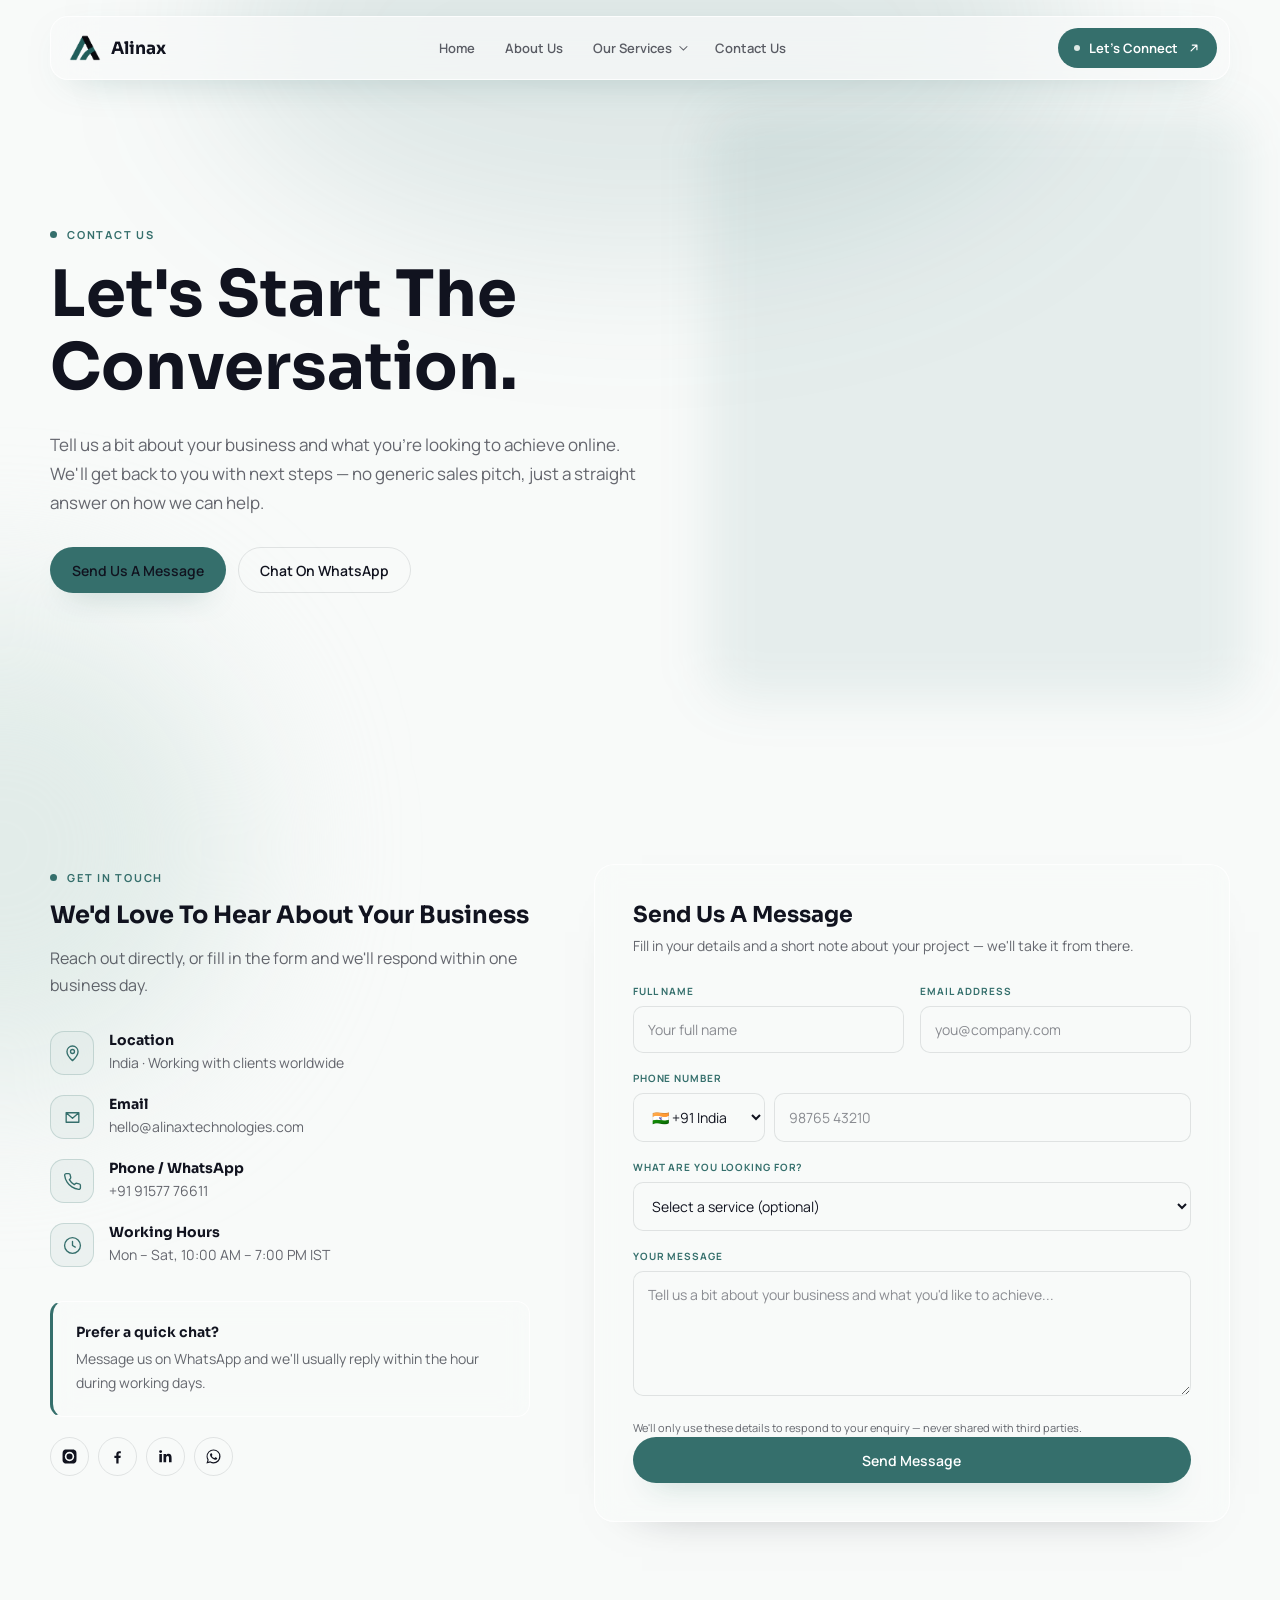
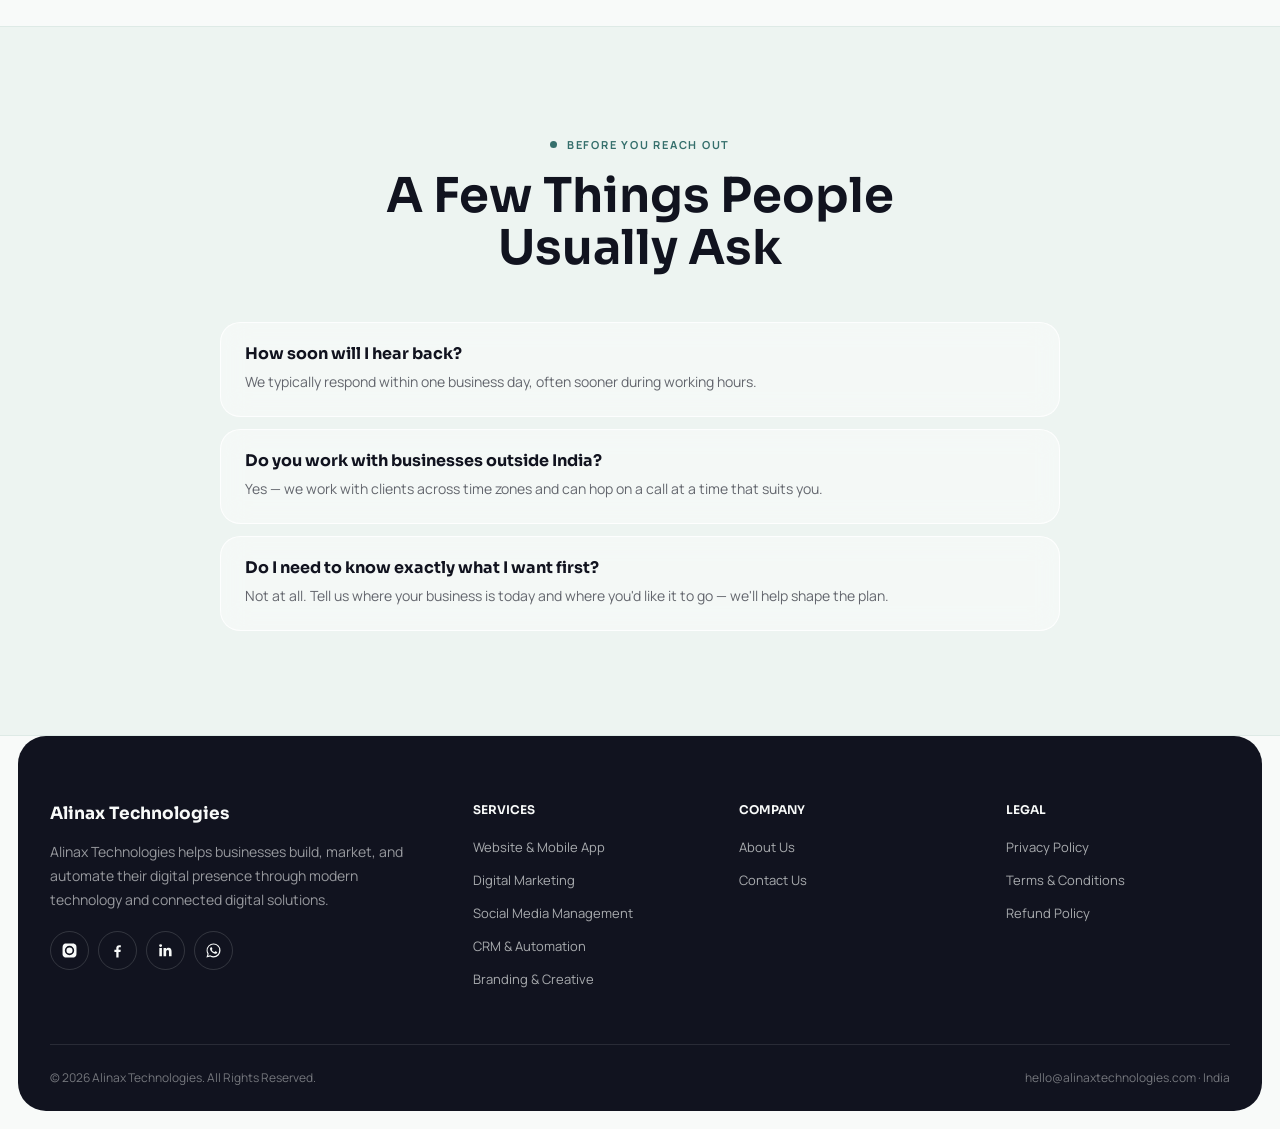
==== commit a307f60c: "fix: improve responsive hero, mobile navigation, and CTA styles" ====
--- a/contact/index.html
+++ b/contact/index.html
@@ -50,7 +50,6 @@
 
   <!-- HERO -->
   <section class="hero hero-service" id="top">
-    <img class="hero-bg-img" src="../images/contact-us.webp" width="1536" height="1024" fetchpriority="high" alt="Alinax Technologies contact us banner">
     <div class="container">
       <span class="eyebrow">Contact Us</span>
       <h1>
--- a/css/style.css
+++ b/css/style.css
@@ -1,719 +1,1796 @@
-/* ==========================================================================
-   ALINAX TECHNOLOGIES — site stylesheet
-   ========================================================================== */
-
-:root{
-  --blue:        #1670FA;
-  --blue-deep:   #035DF9;
-  --blue-mid:    #0142BB;
-  --navy:        #18376C;
-  --navy-dark:   #0D2155;
-  --white:       #FFFFFF;
-
-  --tint-050:    #F4F7FE;
-  --tint-100:    #E9EFFC;
-  --line:        #DDE5F5;
-  --ink-soft:    #4C5D80;
-
-  --font-display: 'Bricolage Grotesque', sans-serif;
-  --font-body:    'Inter', sans-serif;
-  --font-mono:    'IBM Plex Mono', monospace;
-
+/* ALINAX TECHNOLOGIES — Deep Frost redesign
+   Drop-in replacement. Existing HTML and image paths remain unchanged. */
+:root {
+  --canvas: #F8FAF9;
+  --ink: #11131F;
+  --teal: #356F6C;
+  --teal-dark: #285956;
+  --mist: #DDE9E5;
+  --surface: rgba(248, 250, 249, .72);
+  --surface-solid: #F8FAF9;
+  --line: rgba(17, 19, 31, .10);
+  --soft-ink: rgba(17, 19, 31, .64);
+  --quiet-ink: rgba(17, 19, 31, .48);
+  --white: #fff;
+  --font-display: 'Sora', sans-serif;
+  --font-body: 'Manrope', sans-serif;
+  --font-mono: 'Manrope', sans-serif;
   --container: 1180px;
   --radius-sm: 10px;
   --radius-md: 16px;
   --radius-lg: 28px;
-  --ease: cubic-bezier(.22,.9,.32,1);
-}
-
-.alinax *{ box-sizing:border-box; }
-html{ scroll-behavior:smooth; }
-body{
-  margin:0;
-  font-family:var(--font-body);
-  color:var(--navy);
-  background:var(--white);
-  -webkit-font-smoothing:antialiased;
-  overflow-x:hidden;
-}
-.alinax img{ max-width:100%; display:block; }
-.alinax a{ color:inherit; text-decoration:none; }
-.alinax ul{ list-style:none; margin:0; padding:0; }
-.alinax h1,.alinax h2,.alinax h3,.alinax h4{ font-family:var(--font-display); color:var(--navy); margin:0; line-height:1.08; letter-spacing:-.01em; }
-.alinax p{ margin:0; color:var(--ink-soft); line-height:1.65; }
-.container{ max-width:var(--container); margin:0 auto; padding:0 28px; }
-
-.alinax :focus-visible{ outline:2px solid var(--blue); outline-offset:3px; border-radius:4px; }
-
-@media (prefers-reduced-motion: reduce){
-  .alinax *{ animation-duration:.001ms !important; animation-iteration-count:1 !important; transition-duration:.001ms !important; }
-}
-
-/* prevent background scroll while the mobile menu is open */
-body.nav-open{ overflow:hidden; }
-
-/* ---------- shared bits ---------- */
-.eyebrow{
-  display:inline-flex; align-items:center; gap:8px;
-  font-family:var(--font-mono); font-size:12.5px; letter-spacing:.14em; text-transform:uppercase;
-  color:var(--blue-mid); font-weight:500; margin-bottom:14px;
-}
-.eyebrow::before{ content:""; width:16px; height:1px; background:var(--blue); display:inline-block; }
-
-.btn{
-  display:inline-flex; align-items:center; justify-content:center; gap:8px;
-  padding:14px 26px; border-radius:999px; font-family:var(--font-body); font-weight:600; font-size:15px;
-  cursor:pointer; border:1px solid transparent;
-  transition:transform .25s var(--ease), box-shadow .25s var(--ease), background .25s var(--ease), color .25s var(--ease);
-  white-space:nowrap;
-}
-.btn-primary{
-  background:linear-gradient(135deg, var(--blue) 0%, var(--blue-mid) 100%);
-  color:var(--white);
-  box-shadow:0 10px 24px -10px rgba(3,93,249,.55);
-}
-.btn-primary:hover{ transform:translateY(-2px); box-shadow:0 16px 30px -10px rgba(3,93,249,.6); }
-.btn-ghost{ background:transparent; color:var(--navy); border-color:var(--line); }
-.btn-ghost:hover{ border-color:var(--blue); color:var(--blue-mid); }
-.btn-light{ background:var(--white); color:var(--navy); }
-.btn-light:hover{ transform:translateY(-2px); }
-.btn-outline-light{
-  background:transparent;
-  color:#fff !important;
-  border:1.5px solid rgba(255,255,255,.55);
-}
-.btn-outline-light:hover{ background:rgba(255,255,255,.12); }
-.cta-band, .cta-band *{ text-align:center; }
-.cta-lead{ margin-left:auto; margin-right:auto; }
-
-.section{ padding:108px 0; }
-.section-alt{ background:var(--tint-050); }
-.section-head{ max-width:640px; margin-bottom:56px; }
-.section-head h2{ font-size:clamp(28px,3.4vw,42px); margin-bottom:16px; }
-.section-head p{ font-size:17px; }
-.section-head.center{ margin-left:auto; margin-right:auto; text-align:center; }
-.section-head.center .eyebrow::before{ display:none; }
-
-.grad-text{
-  background:linear-gradient(100deg, var(--blue) 0%, var(--blue-deep) 45%, var(--blue-mid) 100%);
-  -webkit-background-clip:text; background-clip:text; color:transparent;
-}
-
-.reveal{ opacity:0; transform:translateY(22px); transition:opacity .7s var(--ease), transform .7s var(--ease); }
-.reveal.in{ opacity:1; transform:none; }
-
-/* ============================== NAVBAR (floating glass pill) ============= */
-.navbar{
-  position:fixed;
-  top:18px; left:0; right:0;
-  z-index:100;
-  display:flex;
-  justify-content:center;
-  pointer-events:none;
-}
-.navbar.is-scrolled{ top:14px; }
-.nav-inner{
-  pointer-events:auto;
-  max-width:var(--container);
-  width:calc(100% - 56px);
-  margin:0 auto;
-  padding:12px 14px 12px 22px;
-  display:flex; align-items:center; justify-content:space-between; gap:20px;
-  background:rgba(24,55,108,.76);
-  -webkit-backdrop-filter:blur(26px) saturate(180%);
-  backdrop-filter:blur(26px) saturate(180%);
-  border:1px solid rgba(255,255,255,.38);
-  border-radius:999px;
-  box-shadow:0 10px 34px -12px rgba(13,33,85,.35), inset 0 1px 0 rgba(255,255,255,.2);
-  transition:background .3s var(--ease), box-shadow .3s var(--ease);
-}
-.navbar.is-scrolled .nav-inner{
-  background:rgba(13,33,85,.9);
-  box-shadow:0 14px 38px -14px rgba(13,33,85,.4), inset 0 1px 0 rgba(255,255,255,.25);
-}
-.logo{ display:flex; align-items:center; gap:10px; min-width:0; }
-.logo img{ height:28px; width:auto; flex-shrink:0; }
-.logo-word{ font-family:var(--font-display); font-weight:700; font-size:16.5px; color:#fff; letter-spacing:-.01em; white-space:nowrap; overflow:hidden; text-overflow:ellipsis; text-shadow:0 1px 3px rgba(0,0,0,.3); }
-
-.nav-links{ display:flex; align-items:center; gap:30px; }
-.nav-links > li > a{ font-size:14px; font-weight:600; color:#ffffff; opacity:1; padding:8px 0; position:relative; white-space:nowrap; text-shadow:0 1px 3px rgba(0,0,0,.25); }
-.nav-links > li > a:hover{ color:#ffffff; }
-.nav-links > li > a::after{
-  content:""; position:absolute; left:0; right:0; bottom:0; height:2px;
-  background:#fff; transform:scaleX(0); transform-origin:left; transition:transform .25s var(--ease);
-}
-.nav-links > li > a:hover::after{ transform:scaleX(1); }
-
-.nav-dropdown{ position:relative; }
-.nav-dropdown > a{ display:inline-flex; align-items:center; }
-.nav-dropdown > a::after{
-  content:""; display:inline-block; width:6px; height:6px; margin-left:7px;
-  border-right:1.5px solid #fff; border-bottom:1.5px solid #fff;
-  transform:rotate(45deg) translateY(-2px); transition:transform .2s var(--ease);
-}
-.dropdown-menu{
-  position:absolute; top:calc(100% + 18px); left:-16px; min-width:240px;
-  background:rgba(255,255,255,.9);
-  -webkit-backdrop-filter:blur(18px) saturate(160%);
-  backdrop-filter:blur(18px) saturate(160%);
-  border:1px solid rgba(255,255,255,.6); border-radius:var(--radius-md);
-  box-shadow:0 24px 48px -20px rgba(13,33,85,.28);
-  padding:10px; opacity:0; visibility:hidden; transform:translateY(8px);
-  transition:opacity .22s var(--ease), transform .22s var(--ease), visibility .22s;
-}
-.nav-dropdown:hover .dropdown-menu{ opacity:1; visibility:visible; transform:translateY(0); }
-.nav-dropdown.open .dropdown-menu{ opacity:1; visibility:visible; transform:translateY(0); }
-.nav-dropdown:hover > a::after{ transform:rotate(225deg) translateY(2px); }
-.nav-dropdown.open > a::after{ transform:rotate(225deg) translateY(2px); }
-.dropdown-menu li a{ display:block; padding:10px 14px; border-radius:8px; font-size:14px; color:var(--navy); }
-.dropdown-menu li a:hover{ background:rgba(233,239,252,.8); color:var(--blue-mid); }
-
-.nav-cta{ display:flex; align-items:center; gap:14px; flex-shrink:0; }
-.nav-toggle{
-  display:none; background:none; border:none; font-size:20px; color:#fff; cursor:pointer; line-height:1; padding:4px;
-  position:relative; z-index:200;
-}
-
-.btn-connect{
-  position:relative;
-  display:inline-flex; align-items:center; gap:8px;
-  padding:10px 18px 10px 20px;
-  border-radius:999px;
-  font-family:var(--font-body); font-weight:600; font-size:14px;
-  color:#ffffff;
-  text-shadow:0 1px 3px rgba(0,0,0,.3);
-  background:rgba(255,255,255,.18);
-  box-shadow:none;
-  border:1.5px solid rgba(255,255,255,.8);
-  overflow:hidden;
-  white-space:nowrap;
-  transition:transform .25s var(--ease), box-shadow .25s var(--ease), background .25s var(--ease);
-}
-.btn-connect .label{ color:#ffffff; }
-
-.btn-connect .dot{
-  width:7px; height:7px; border-radius:50%; background:#fff;
-  box-shadow:0 0 0 3px rgba(255,255,255,.25);
-  animation:pulse-dot 1.8s ease-in-out infinite;
-}
-.btn-connect svg{
-  width:15px; height:15px; stroke:#fff; fill:none; stroke-width:2.2;
-  transition:transform .3s var(--ease);
-}
-.btn-connect:hover{ transform:translateY(-2px); background:rgba(255,255,255,.12); box-shadow:none; }
-.btn-connect:hover svg{ transform:translate(2px,-2px); }
-
-@keyframes pulse-dot{
-  0%,100%{ opacity:1; } 50%{ opacity:.45; }
-}
-@media (prefers-reduced-motion: reduce){
-  .btn-connect .dot{ animation:none; }
-}
-
-@media (max-width:980px){
-  .navbar{ top:14px; }
-  .nav-inner{ width:calc(100% - 32px); padding:9px 9px 9px 18px; }
-  .btn-connect{ padding:9px 15px; font-size:13px; }
-  .btn-connect svg{ width:13px; height:13px; }
-
-  /* Full-screen overlay menu — solid background, no page bleed-through */
-  .nav-links{
-    position:fixed;
-    inset:0;
-    width:100%;
-    height:100dvh;
-    margin:0;
-    display:flex;
-    flex-direction:column;
-    align-items:center;
-    justify-content:center;
-    gap:6px;
-    background:linear-gradient(160deg, var(--navy-dark) 0%, #0A1A3D 100%);
-    padding:100px 28px 40px;
-    border-radius:0;
-    border:none;
-    box-shadow:none;
-    -webkit-backdrop-filter:none; backdrop-filter:none;
-    transform:translateY(-16px);
-    opacity:0;
-    visibility:hidden;
-    transition:opacity .3s var(--ease), transform .3s var(--ease), visibility .3s;
-    overflow-y:auto;
-    z-index:150;
-  }
-  .nav-links.open{ transform:translateY(0); opacity:1; visibility:visible; }
-
-  .nav-links > li{ width:100%; max-width:340px; text-align:center; }
-  .nav-links > li > a{
-    padding:16px 10px;
-    display:block;
-    color:#fff;
-    font-size:19px;
-    font-weight:600;
-    border-bottom:1px solid rgba(255,255,255,.1);
-  }
-  .nav-links > li:last-child > a{ border-bottom:none; }
-
-  .nav-dropdown > a{ justify-content:center; }
-  .nav-dropdown > a::after{
-    margin-left:9px;
-    border-color:#fff;
-  }
-  .nav-dropdown.open > a{ color:#9FC0FF; }
-
-  .dropdown-menu{
-    position:static;
-    box-shadow:none; border:none;
-    display:none;
-    opacity:1; visibility:visible; transform:none;
-    padding:6px 0 4px;
-    background:transparent;
-    backdrop-filter:none;
-    max-width:340px;
-    margin:0 auto;
-  }
-  .nav-dropdown.open .dropdown-menu{ display:block; }
-  .dropdown-menu li a{
-    color:#C7D6F5;
-    font-size:15.5px;
-    font-weight:500;
-    padding:11px 14px;
-    border-radius:10px;
-    text-align:center;
-  }
-  .dropdown-menu li a:hover{ background:rgba(255,255,255,.08); color:#fff; }
-
-  .nav-toggle{ display:block; }
-  .nav-toggle.is-open{ color:#fff; }
-}
-
-@media (max-width:420px){
-  .logo-word{ max-width:118px; font-size:14.5px; }
-  .nav-links > li > a{ font-size:17px; }
-}
-
-/* ============================== HERO ====================================== */
-.hero{
-  position:relative; min-height:100vh; padding:170px 0 120px; text-align:center; overflow:hidden;
-  background:#0B0B0D; display:flex; align-items:center;
-}
-.hero-bg{
-  position:absolute; inset:0; width:100%; height:100%; object-fit:cover; opacity:.9;
-}
-.hero-veil{ position:absolute; inset:0; }
-.hero .container{
-  position:relative; z-index:2;
-  max-width:780px; margin:0 auto 0 0; text-align:left;
-}
-.hero .eyebrow{ color:#ffffff; justify-content:flex-start; }
-.hero .eyebrow::before{ display:none; }
-.hero:not(.hero-service) .eyebrow{ color:var(--navy); text-shadow:none; }
-
-.hero-service{
-  position:relative;
-  background:linear-gradient(135deg, var(--navy-dark) 0%, var(--navy) 55%, var(--blue-mid) 140%);
-  padding:150px 0 120px;
-  overflow:hidden;
-}
-.hero-service::before{
-  content:""; position:absolute; width:480px; height:480px; border-radius:50%;
-  right:-160px; top:-180px; background:radial-gradient(circle, rgba(22,112,250,.35), transparent 70%);
-  pointer-events:none;
-}
-.hero-service .hero-bg-img{
-  position:absolute; inset:0; width:100%; height:100%; object-fit:cover; z-index:0; opacity:.85;
-}
-.hero-service::after{ content:""; position:absolute; inset:0; z-index:1; }
-.hero-service .container{
-  position:relative; z-index:2;
-  max-width:780px; margin:0 auto 0 0; text-align:left;
-}
-.hero-service .eyebrow{ color:var(--navy-dark); opacity:1; justify-content:flex-start; text-shadow:0 1px 5px rgba(255,255,255,.8); }
-.hero-service .eyebrow::before{ display:none; }
-.hero-service h1{ color:var(--navy-dark); font-size:clamp(40px,5vw,72px); margin:10px 0 22px; max-width:780px; text-align:left; text-shadow:0 2px 8px rgba(255,255,255,.7); }
-.hero h1{ font-size:clamp(40px,5vw,72px); }
-.hero h1 .line{ display:block; overflow:hidden; padding-bottom:4px; }
-.hero h1 .line span{
-  display:inline-block;
-  clip-path:inset(0 100% 0 0);
-  filter:blur(6px);
-  opacity:0;
-  animation:reveal-line .9s var(--ease) forwards;
-}
-.hero h1 .line:nth-child(2) span{ animation-delay:.28s; }
-.hero-image{
-  position:relative; padding:170px 0 150px; text-align:center; overflow:hidden; background:#0B0B0D;
-}
-.hero-image .hero-bg-img{
-  position:absolute; inset:0; width:100%; height:100%; object-fit:cover; z-index:0;
-}
-.hero-image::after{
-  content:"";
-  position:absolute; inset:0; z-index:1;
-  background:linear-gradient(135deg, rgba(13,33,85,.78) 0%, rgba(24,55,108,.68) 55%, rgba(1,66,187,.6) 140%);
-}
-.hero-image .container{ position:relative; z-index:2; }
-.hero-image h1, .hero-image .eyebrow, .hero-image .lead{ color:#fff; }
-.hero-image .eyebrow{ justify-content:center; }
-.hero-image .eyebrow::before{ display:none; }
-@keyframes reveal-line{
-  0%{   clip-path:inset(0 100% 0 0); filter:blur(6px); opacity:0; }
-  40%{  opacity:1; }
-  100%{ clip-path:inset(0 0% 0 0); filter:blur(0); opacity:1; }
-}
-.hero .lead{ font-size:19px; color:#ffffff; max-width:700px; margin:0 0 34px; text-align:left; opacity:0; animation:fade-up .8s var(--ease) forwards; animation-delay:.75s; }
-.hero:not(.hero-service) .lead{ color:var(--navy); text-shadow:0 1px 8px rgba(255,255,255,.7); }
-.hero:not(.hero-service) .btn-outline-light{ color:var(--navy) !important; border-color:rgba(24,55,108,.5); background:rgba(255,255,255,.28); }
-.hero:not(.hero-service) .btn-outline-light:hover{ background:rgba(255,255,255,.58); }
-.hero-service .lead{
-  margin:0 0 34px; max-width:700px; text-align:left; color:var(--navy-dark); text-shadow:0 1px 6px rgba(255,255,255,.75);
-  opacity:1; animation:none;
-}
-.hero-service .hero-actions{ justify-content:flex-start; opacity:1; animation:none; }
-.hero-service .btn-outline-light{ color:var(--navy-dark) !important; border-color:rgba(24,55,108,.5); background:rgba(255,255,255,.28); }
-.hero-service .btn-outline-light:hover{ background:rgba(255,255,255,.58); }
-.hero-actions{ justify-content:flex-start; opacity:0; animation:fade-up .8s var(--ease) forwards; animation-delay:.95s; }
-@keyframes fade-up{
-  0%{ opacity:0; transform:translateY(14px); }
-  100%{ opacity:1; transform:translateY(0); }
-}
-@media (prefers-reduced-motion: reduce){
-  .hero h1 .line span{ animation:none; clip-path:none; filter:none; opacity:1; }
-  .hero .lead, .hero-actions{ animation:none; opacity:1; transform:none; }
-}
-.hero-actions{ display:flex; gap:14px; flex-wrap:wrap; justify-content:flex-start; }
-
-/* ============================== STATS ===================================== */
-.stats{ display:grid; grid-template-columns:repeat(4,1fr); border-top:1px solid var(--line); border-bottom:1px solid var(--line); }
-.stat{ padding:34px 20px; text-align:center; border-left:1px solid var(--line); }
-.stat:first-child{ border-left:none; }
-.stat .num{ display:block; font-family:var(--font-display); font-size:clamp(26px,3vw,36px); background:linear-gradient(120deg,var(--blue),var(--blue-mid)); -webkit-background-clip:text; background-clip:text; color:transparent; }
-.stat .label{ font-family:var(--font-mono); font-size:12px; letter-spacing:.08em; text-transform:uppercase; color:var(--ink-soft); }
-
-/* ============================== SERVICES ================================== */
-.services-grid{ display:grid; grid-template-columns:repeat(4,1fr); gap:22px; }
-.service-tile{
-  border-radius:22px; padding:26px 24px 0; display:flex; flex-direction:column; overflow:hidden;
-  transition:transform .3s var(--ease), box-shadow .3s var(--ease);
-}
-.service-tile:hover{ transform:translateY(-6px); box-shadow:0 26px 48px -26px rgba(13,33,85,.35); }
-.service-tile h3{ font-size:22px; line-height:1.2; margin-bottom:10px; }
-.service-tile p{ font-size:14.5px; color:#3A4A6B; margin-bottom:18px; }
-.service-tile .explore, .wd-card .explore{ font-size:14px; font-weight:600; color:var(--blue-mid); display:inline-flex; align-items:center; gap:6px; transition:gap .2s var(--ease); margin-bottom:18px; }
-.service-tile:hover .explore, .wd-card:hover .explore{ gap:10px; }
-.service-tile img{ margin-top:auto; border-radius:14px 14px 0 0; width:100%; height:190px; object-fit:cover; }
-.tile-blue{ background:#DCE6FB; }
-.tile-violet{ background:#E7DFFA; }
-.tile-lime{ background:#EAF39B; }
-.tile-pink{ background:#F3DDEF; }
-.tile-mint{ background:#D9F1E2; }
-
-@media (max-width:980px){ .services-grid{ grid-template-columns:repeat(2,1fr); } }
-@media (max-width:620px){ .services-grid{ grid-template-columns:1fr; } }
-
-/* ============================== ABOUT ===================================== */
-.about-grid{ display:grid; grid-template-columns:1fr 1fr; gap:64px; align-items:center; }
-.about-copy .lead-p{ font-size:17px; margin:18px 0 28px; }
-.about-media{ position:relative; }
-.about-media img{ border-radius:24px; box-shadow:0 40px 70px -35px rgba(13,33,85,.5); }
-.about-media::before{
-  content:""; position:absolute; inset:-18px -18px 34px 34px; border-radius:26px;
-  background:var(--tint-100); z-index:-1;
-}
-.mission-box{
-  margin-top:26px; padding:22px 24px; border-left:3px solid var(--blue);
-  background:var(--tint-050); border-radius:0 var(--radius-sm) var(--radius-sm) 0;
-}
-.mission-box b{ display:block; font-family:var(--font-display); font-size:15px; color:var(--navy); margin-bottom:6px; }
-.mission-box p{ font-size:14.5px; }
-.link-arrow{ font-weight:600; color:var(--blue-mid); display:inline-flex; gap:6px; }
-
-/* ============================== WHY CHOOSE ================================ */
-.why-grid{ display:grid; grid-template-columns:repeat(4,1fr); gap:28px; }
-.why-item .icon{ width:46px; height:46px; border-radius:50%; border:1.5px solid var(--line); display:flex; align-items:center; justify-content:center; margin-bottom:20px; }
-.why-item .icon svg{ width:20px; height:20px; stroke:var(--blue); fill:none; stroke-width:1.7; }
-.why-item h3{ font-size:17px; margin-bottom:8px; }
-.why-item p{ font-size:14.5px; }
-
-/* ============================== PROCESS =================================== */
-.process-track{ display:grid; grid-template-columns:repeat(6,1fr); gap:0; position:relative; }
-.process-track.cols-5{ grid-template-columns:repeat(5,1fr); }
-.process-track.cols-7{ grid-template-columns:repeat(7,1fr); }
-.process-track::before{ content:""; position:absolute; top:9px; left:0; right:0; height:1px; background:var(--line); }
-.process-step{ position:relative; padding:34px 16px 0 0; }
-.process-step .dot{ position:absolute; top:0; left:0; width:19px; height:19px; border-radius:50%; background:var(--white); border:2px solid var(--blue); z-index:1; }
-.process-step h4{ font-family:var(--font-mono); font-size:12.5px; letter-spacing:.05em; text-transform:uppercase; color:var(--blue-mid); font-weight:500; margin-bottom:8px; }
-.process-step p{ font-size:14px; }
-
-/* ============================== CTA BAND ================================== */
-.cta-band{
-  background:linear-gradient(135deg, var(--navy-dark) 0%, var(--navy) 60%, var(--blue-mid) 130%);
-  border-radius:var(--radius-lg); padding:70px 40px; text-align:center; position:relative; overflow:hidden;
-}
-.cta-band::before{ content:""; position:absolute; width:420px; height:420px; border-radius:50%; right:-140px; bottom:-160px; background:radial-gradient(circle, rgba(22,112,250,.4), transparent 70%); }
-.cta-band .eyebrow{ color:#9FC0FF; justify-content:center; }
-.cta-band .eyebrow::before{ display:none; }
-.cta-band h2{ color:#fff; font-size:clamp(28px,4vw,44px); margin-bottom:30px; position:relative; z-index:1; }
-.cta-band .grad-text{ background:linear-gradient(100deg,#9FC0FF,#DCE8FF); -webkit-background-clip:text; background-clip:text; }
-.cta-band .btn{ position:relative; z-index:1; }
-
-/* ============================== FOOTER ==================================== */
-.footer{ background:var(--navy-dark); color:#B7C7EA; padding:76px 0 26px; }
-.footer .logo-word{ color:#fff; }
-.footer p{ color:#8FA5D6; font-size:14.5px; }
-.footer-grid{ display:grid; grid-template-columns:1.6fr 1fr 1fr 1fr; gap:40px; padding-bottom:50px; border-bottom:1px solid rgba(255,255,255,.1); }
-.footer h4{ color:#fff; font-size:14px; letter-spacing:.04em; text-transform:uppercase; font-family:var(--font-mono); font-weight:500; margin-bottom:20px; }
-.footer ul li{ margin-bottom:12px; }
-.footer ul a{ font-size:14.5px; color:#B7C7EA; transition:color .2s; }
-.footer ul a:hover{ color:#fff; }
-.footer-social{ display:flex; gap:10px; margin-top:22px; }
-.footer-social a{
-  width:38px; height:38px; border-radius:50%; border:1px solid rgba(255,255,255,.18);
-  display:flex; align-items:center; justify-content:center; color:#fff;
-  transition:background .2s, border-color .2s, transform .2s;
-}
-.footer-social a svg{ width:18px; height:18px; fill:currentColor; }
-.footer-social a:hover{ background:var(--blue); border-color:var(--blue); transform:translateY(-2px); }
-.footer-bottom{ display:flex; justify-content:space-between; flex-wrap:wrap; gap:10px; padding-top:26px; font-size:13.5px; color:#7690C4; }
-
-/* ============================== SERVICE PAGE COMPONENTS =================== */
-.wd-grid{ display:grid; grid-template-columns:repeat(3,1fr); gap:22px; }
-.wd-card{
-  border-radius:22px; padding:30px 26px;
-  transition:transform .3s var(--ease), box-shadow .3s var(--ease);
-}
-.wd-card:hover{ transform:translateY(-6px); box-shadow:0 26px 48px -26px rgba(13,33,85,.35); }
-.wd-card h3{ font-size:19px; line-height:1.2; margin-bottom:10px; }
-.wd-card p{ font-size:14.5px; color:#3A4A6B; }
-.tile-sky{ background:#DDEFFB; }
-@media (max-width:980px){ .wd-grid{ grid-template-columns:repeat(2,1fr); } }
-@media (max-width:620px){ .wd-grid{ grid-template-columns:1fr; } }
-
-.wd-list{ display:flex; flex-wrap:wrap; gap:6px; margin-bottom:16px; }
-.wd-list li{
-  font-size:12px; font-weight:500; color:var(--navy);
-  background:rgba(255,255,255,.55); border:1px solid rgba(255,255,255,.7);
-  padding:5px 11px; border-radius:999px;
-}
-
-.content-grid{ display:grid; grid-template-columns:repeat(3,1fr); gap:18px; }
-.content-box{
-  border-radius:18px; padding:30px 20px; text-align:center;
-  font-family:var(--font-display); font-weight:600; font-size:17px; color:var(--navy);
-  transition:transform .3s var(--ease), box-shadow .3s var(--ease);
-}
-.content-box:hover{ transform:translateY(-4px); box-shadow:0 22px 40px -26px rgba(13,33,85,.32); }
-@media (max-width:700px){ .content-grid{ grid-template-columns:1fr 1fr; } }
-@media (max-width:460px){ .content-grid{ grid-template-columns:1fr; } }
-
-.purpose-lead{ font-family:var(--font-display); font-size:20px; color:var(--navy); font-weight:600; margin-top:4px; }
-.purpose-copy{ max-width:680px; margin:0 auto; text-align:center; display:grid; gap:16px; }
-.purpose-copy p{ font-size:16px; }
-.purpose-copy strong{ color:var(--navy); }
-
-.audience-grid{ display:grid; grid-template-columns:1fr 1fr; gap:56px; align-items:center; }
-.audience-grid .lead-p{ font-size:17px; }
-.audience-note{ max-width:680px; margin:36px auto 0; text-align:center; font-size:16px; color:var(--ink-soft); }
-@media (max-width:860px){ .audience-grid{ grid-template-columns:1fr; gap:28px; } }
-
-.tag-list{ display:flex; flex-wrap:wrap; gap:10px; }
-.tag-list.center{ justify-content:center; }
-.tag{
-  display:inline-flex; align-items:center; gap:8px;
-  padding:11px 18px; border-radius:999px;
-  background:var(--tint-050); border:1px solid var(--line);
-  font-size:14px; font-weight:500; color:var(--navy);
-}
-.tag::before{
-  content:""; width:6px; height:6px; border-radius:50%; background:var(--blue); flex-shrink:0;
-}
-
-.center-narrow .section-head.center{ max-width:600px; }
-
-.mission-box.quote-center{
-  max-width:520px; margin-left:auto; margin-right:auto;
-  text-align:center; border-left:none; border-top:3px solid var(--blue);
-  border-radius:var(--radius-sm);
-}
-.mission-box.quote-center b{ font-size:19px; }
-
-.num-grid{ display:grid; grid-template-columns:repeat(2,1fr); gap:22px; }
-.num-card{
-  padding:28px 26px; border:1px solid var(--line); border-radius:var(--radius-md); background:var(--white);
-  transition:border-color .25s var(--ease), box-shadow .25s var(--ease);
-}
-.num-card:hover{ border-color:var(--blue); box-shadow:0 20px 40px -28px rgba(13,33,85,.3); }
-.num-card .num{
-  display:block; font-family:var(--font-mono); font-size:12.5px; letter-spacing:.06em; text-transform:uppercase;
-  color:var(--blue-mid); font-weight:500; margin-bottom:10px;
-}
-.num-card p{ font-size:14.5px; }
-@media (max-width:700px){ .num-grid{ grid-template-columns:1fr; } }
-
-.faq-list{ display:grid; gap:14px; max-width:820px; margin:0 auto; }
-.faq-item{
-  padding:22px 26px; border:1px solid var(--line); border-radius:var(--radius-md); background:var(--white);
-  transition:border-color .25s var(--ease);
-}
-.faq-item:hover{ border-color:var(--blue); }
-.faq-item h3{ font-size:16px; margin-bottom:8px; }
-.faq-item p{ font-size:14.5px; }
-
-.mini-flow-grid{ display:grid; grid-template-columns:repeat(4,1fr); gap:20px; }
-.mini-flow-card{ background:var(--white); border:1px solid var(--line); border-radius:var(--radius-md); padding:24px 20px; }
-.mini-flow-card h4{
-  font-family:var(--font-mono); font-size:12px; letter-spacing:.05em; text-transform:uppercase;
-  color:var(--blue-mid); font-weight:500; margin-bottom:16px; text-align:center;
-}
-.mini-flow{ list-style:none; margin:0; padding:0; display:flex; flex-direction:column; align-items:center; gap:2px; }
-.mini-flow li{
-  font-size:13px; font-weight:500; color:var(--navy);
-  padding:8px 12px; background:var(--tint-050); border-radius:999px; width:100%; text-align:center;
-}
-.mini-flow li:not(:last-child)::after{
-  content:"↓"; display:block; color:var(--blue-mid); font-size:12px; line-height:1.6;
-}
-@media (max-width:860px){ .mini-flow-grid{ grid-template-columns:repeat(2,1fr); } }
-@media (max-width:480px){ .mini-flow-grid{ grid-template-columns:1fr; } }
-
-.flow-list{ display:flex; flex-wrap:wrap; align-items:center; justify-content:center; gap:12px; }
-.flow-item{
-  padding:12px 20px; border-radius:999px; background:var(--white); border:1px solid var(--line);
-  font-family:var(--font-mono); font-size:12.5px; letter-spacing:.04em; text-transform:uppercase;
-  color:var(--navy); font-weight:500;
-}
-.flow-item.accent{
-  background:linear-gradient(135deg, var(--blue) 0%, var(--blue-mid) 100%); color:#fff; border-color:transparent;
-}
-.flow-arrow{ color:var(--blue-mid); font-size:16px; font-weight:600; }
-@media (max-width:620px){
-  .flow-list{ flex-direction:column; }
-  .flow-arrow{ transform:rotate(90deg); }
-}
-
-.flow-vertical{ display:flex; flex-direction:column; align-items:center; gap:8px; max-width:520px; margin:0 auto; }
-.fv-step{
-  padding:14px 28px; border-radius:999px; background:var(--white); border:1px solid var(--line);
-  font-weight:600; font-size:14.5px; color:var(--navy); text-align:center;
-}
-.fv-step.main{ background:var(--navy-dark); color:#fff; border-color:transparent; }
-.fv-step.accent{ background:linear-gradient(135deg, var(--blue) 0%, var(--blue-mid) 100%); color:#fff; border-color:transparent; }
-.fv-branch{ display:flex; gap:10px; flex-wrap:wrap; justify-content:center; }
-.fv-chip{
-  padding:10px 18px; border-radius:999px; background:var(--tint-050); border:1px solid var(--line);
-  font-family:var(--font-mono); font-size:12px; letter-spacing:.04em; text-transform:uppercase;
-  color:var(--blue-mid); font-weight:500;
-}
-.flow-vertical .fv-arrow{ color:var(--blue-mid); font-size:16px; line-height:1; transform:none; }
-
-.cta-lead{
-  color:#C7D6F5;
-  font-size:16px;
-  max-width:520px;
-  margin:0 auto 30px !important;
-  text-align:center !important;
-  position:relative;
-  z-index:1;
-}
-.cta-actions{ display:flex; gap:14px; flex-wrap:wrap; justify-content:center; position:relative; z-index:1; }
-
-/* ============================== RESPONSIVE ================================ */
-@media (max-width:980px){
-  .about-grid{ grid-template-columns:1fr; }
-  .about-media{ order:-1; }
-  .why-grid{ grid-template-columns:repeat(2,1fr); }
-  .stats{ grid-template-columns:repeat(2,1fr); }
-  .stat:nth-child(3){ border-left:none; }
-  .stat{ border-bottom:1px solid var(--line); }
-  .process-track{ grid-template-columns:repeat(3,1fr); row-gap:34px; }
-  .process-track::before{ display:none; }
-  .footer-grid{ grid-template-columns:1fr 1fr; row-gap:36px; }
-}
-@media (max-width:620px){
-  .section{ padding:76px 0; }
-  .why-grid{ grid-template-columns:1fr; }
-  .process-track{ grid-template-columns:1fr 1fr; }
-  .footer-grid{ grid-template-columns:1fr; }
-  .cta-band{ padding:50px 24px; }
-  .hero{ padding:100px 0 110px; }
-}
-/* ============================== CONTACT PAGE =============================== */
-.contact-grid{ display:grid; grid-template-columns:.85fr 1.15fr; gap:56px; align-items:start; }
-@media (max-width:900px){ .contact-grid{ grid-template-columns:1fr; gap:40px; } }
-
-.contact-info-list{ display:flex; flex-direction:column; gap:22px; margin-top:34px; }
-.contact-info-item{ display:flex; gap:16px; align-items:flex-start; }
-.contact-info-item .icon{
-  width:46px; height:46px; border-radius:50%; border:1.5px solid var(--line);
-  display:flex; align-items:center; justify-content:center; flex-shrink:0;
-}
-.contact-info-item .icon svg{ width:19px; height:19px; stroke:var(--blue); fill:none; stroke-width:1.7; }
-.contact-info-item h4{ font-family:var(--font-display); font-size:15.5px; color:var(--navy); margin-bottom:3px; }
-.contact-info-item p, .contact-info-item a{ font-size:14.5px; color:var(--ink-soft); }
-.contact-info-item a:hover{ color:var(--blue-mid); }
-
-.contact-social{ display:flex; gap:10px; margin-top:30px; }
-.contact-social a{
-  width:40px; height:40px; border-radius:50%; border:1px solid var(--line);
-  display:flex; align-items:center; justify-content:center; color:var(--navy);
-  transition:background .2s, border-color .2s, transform .2s, color .2s;
-}
-.contact-social a svg{ width:17px; height:17px; fill:currentColor; }
-.contact-social a:hover{ background:var(--blue); border-color:var(--blue); color:#fff; transform:translateY(-2px); }
-
-.contact-card{
-  background:var(--white); border:1px solid var(--line); border-radius:var(--radius-lg);
-  padding:40px; box-shadow:0 40px 70px -45px rgba(13,33,85,.4);
-}
-.contact-card h3{ font-size:22px; margin-bottom:6px; }
-.contact-card .sub{ font-size:14.5px; color:var(--ink-soft); margin-bottom:28px; }
-
-.form-row{ display:grid; grid-template-columns:1fr 1fr; gap:18px; }
-@media (max-width:560px){ .form-row{ grid-template-columns:1fr; } }
-.form-group{ margin-bottom:20px; }
-.form-group label{
-  display:block; font-family:var(--font-mono); font-size:11.5px; letter-spacing:.06em; text-transform:uppercase;
-  color:var(--blue-mid); font-weight:500; margin-bottom:8px;
-}
-.form-group input[type="text"],
-.form-group input[type="email"],
-.form-group input[type="tel"],
+  --ease: cubic-bezier(.22, 1, .36, 1);
+  --shadow: 0 30px 80px -48px rgba(17, 19, 31, .45);
+}
+
+* {
+  box-sizing: border-box
+}
+
+html {
+  scroll-behavior: smooth
+}
+
+body {
+  margin: 0;
+  background: var(--canvas);
+  color: var(--ink);
+  font-family: var(--font-body);
+  -webkit-font-smoothing: antialiased;
+  overflow-x: hidden
+}
+
+.alinax {
+  position: relative;
+  min-height: 100vh;
+  overflow: hidden
+}
+
+.alinax::before,
+.alinax::after {
+  content: "";
+  position: absolute;
+  z-index: -1;
+  border-radius: 50%;
+  filter: blur(80px);
+  pointer-events: none
+}
+
+.alinax::before {
+  width: 54rem;
+  height: 28rem;
+  left: 50%;
+  top: -12rem;
+  transform: translateX(-50%);
+  background: rgba(53, 111, 108, .12)
+}
+
+.alinax::after {
+  width: 30rem;
+  height: 30rem;
+  left: -15rem;
+  top: 38rem;
+  background: rgba(221, 233, 229, .8)
+}
+
+.alinax img {
+  display: block;
+  max-width: 100%
+}
+
+.alinax a {
+  color: inherit;
+  text-decoration: none
+}
+
+.alinax ul {
+  list-style: none;
+  margin: 0;
+  padding: 0
+}
+
+.alinax h1,
+.alinax h2,
+.alinax h3,
+.alinax h4 {
+  margin: 0;
+  color: var(--ink);
+  font-family: var(--font-display);
+  line-height: 1.08;
+  letter-spacing: 0
+}
+
+.alinax p {
+  margin: 0;
+  color: var(--soft-ink);
+  line-height: 1.7
+}
+
+.container {
+  width: min(100% - 48px, var(--container));
+  margin-inline: auto
+}
+
+.alinax :focus-visible {
+  outline: 2px solid var(--teal);
+  outline-offset: 4px;
+  border-radius: 6px
+}
+
+body.nav-open {
+  overflow: hidden
+}
+
+.eyebrow {
+  display: inline-flex;
+  align-items: center;
+  gap: 10px;
+  margin-bottom: 18px;
+  color: var(--teal);
+  font-size: 11px;
+  font-weight: 700;
+  letter-spacing: .16em;
+  text-transform: uppercase
+}
+
+.eyebrow::before {
+  content: "";
+  width: 7px;
+  height: 7px;
+  border-radius: 50%;
+  background: var(--teal)
+}
+
+.section {
+  padding: 104px 0
+}
+
+.section-alt {
+  position: relative;
+  background: rgba(221, 233, 229, .42);
+  border-block: 1px solid rgba(53, 111, 108, .08)
+}
+
+.section-head {
+  max-width: 680px;
+  margin-bottom: 48px
+}
+
+.section-head h2 {
+  font-size: clamp(30px, 4vw, 48px);
+  font-weight: 650
+}
+
+.section-head p {
+  max-width: 620px;
+  margin-top: 16px;
+  font-size: 16px
+}
+
+.section-head.center {
+  margin-inline: auto;
+  text-align: center
+}
+
+.section-head.center p {
+  margin-inline: auto
+}
+
+.section-head.center .eyebrow::before {
+  display: inline-block
+}
+
+.grad-text {
+  color: var(--teal)
+}
+
+.lead-p {
+  font-size: 16px
+}
+
+.reveal {
+  opacity: 0;
+  transform: translateY(18px);
+  transition: opacity .72s var(--ease), transform .72s var(--ease)
+}
+
+.reveal.in {
+  opacity: 1;
+  transform: none
+}
+
+.btn {
+  display: inline-flex;
+  align-items: center;
+  justify-content: center;
+  gap: 8px;
+  min-height: 46px;
+  padding: 12px 21px;
+  border: 1px solid transparent;
+  border-radius: 999px;
+  font: 600 14px var(--font-body);
+  white-space: nowrap;
+  cursor: pointer;
+  transition: transform .25s var(--ease), background .25s, color .25s, border-color .25s
+}
+
+.btn:hover {
+  transform: translateY(-2px)
+}
+
+.btn-primary,
+.btn-light {
+  background: var(--teal);
+  color: var(--white);
+  box-shadow: 0 14px 30px -20px rgba(53, 111, 108, .9)
+}
+
+.btn-primary:hover,
+.btn-light:hover {
+  background: var(--teal-dark);
+  color: var(--white)
+}
+
+.btn-outline-light,
+.btn-ghost {
+  background: transparent;
+  color: var(--ink) !important;
+  border-color: rgba(17, 19, 31, .18)
+}
+
+.btn-outline-light:hover,
+.btn-ghost:hover {
+  border-color: var(--teal);
+  color: var(--teal) !important
+}
+
+.navbar {
+  position: fixed;
+  inset: 16px 0 auto;
+  z-index: 100;
+  padding: 0 18px;
+  pointer-events: none;
+  transition: transform .3s var(--ease)
+}
+
+.nav-inner {
+  width: min(100%, var(--container));
+  min-height: 64px;
+  margin: auto;
+  padding: 10px 12px 10px 18px;
+  display: flex;
+  align-items: center;
+  justify-content: space-between;
+  gap: 24px;
+  border: 1px solid rgba(255, 255, 255, .75);
+  border-radius: 18px;
+  background: rgba(248, 250, 249, .70);
+  -webkit-backdrop-filter: blur(20px);
+  backdrop-filter: blur(20px);
+  box-shadow: 0 12px 42px -24px rgba(53, 111, 108, .55);
+  pointer-events: auto;
+  transition: background .3s, box-shadow .3s
+}
+
+.navbar.is-scrolled .nav-inner {
+  background: rgba(248, 250, 249, .92);
+  box-shadow: 0 14px 42px -24px rgba(17, 19, 31, .45)
+}
+
+.logo {
+  display: flex;
+  align-items: center;
+  gap: 10px;
+  min-width: 0
+}
+
+.logo img {
+  width: 32px;
+  height: 32px;
+  object-fit: contain
+}
+
+.logo-word {
+  font: 700 17px var(--font-display);
+  color: var(--ink);
+  white-space: nowrap
+}
+
+.nav-links {
+  display: flex;
+  align-items: center;
+  gap: 30px
+}
+
+.nav-links>li>a {
+  position: relative;
+  display: block;
+  padding: 10px 0;
+  color: rgba(17, 19, 31, .68);
+  font-size: 13px;
+  font-weight: 600
+}
+
+.nav-links>li>a::after {
+  content: "";
+  position: absolute;
+  right: 0;
+  bottom: 5px;
+  left: 0;
+  height: 1px;
+  background: var(--teal);
+  transform: scaleX(0);
+  transform-origin: left;
+  transition: transform .25s
+}
+
+.nav-links>li>a:hover {
+  color: var(--teal)
+}
+
+.nav-links>li>a:hover::after {
+  transform: scaleX(1)
+}
+
+.nav-dropdown {
+  position: relative
+}
+
+.nav-dropdown>a {
+  display: flex !important;
+  align-items: center;
+  gap: 7px
+}
+
+.nav-dropdown>a::before {
+  content: "";
+  width: 5px;
+  height: 5px;
+  border-right: 1px solid currentColor;
+  border-bottom: 1px solid currentColor;
+  transform: rotate(45deg) translateY(-2px);
+  order: 2
+}
+
+.dropdown-menu {
+  position: absolute;
+  top: calc(100% + 13px);
+  left: -18px;
+  width: 255px;
+  padding: 9px;
+  border: 1px solid rgba(255, 255, 255, .8);
+  border-radius: 15px;
+  background: rgba(248, 250, 249, .94);
+  -webkit-backdrop-filter: blur(20px);
+  backdrop-filter: blur(20px);
+  box-shadow: var(--shadow);
+  opacity: 0;
+  visibility: hidden;
+  transform: translateY(8px);
+  transition: .25s var(--ease)
+}
+
+.nav-dropdown:hover .dropdown-menu,
+.nav-dropdown.open .dropdown-menu {
+  opacity: 1;
+  visibility: visible;
+  transform: none
+}
+
+.dropdown-menu a {
+  display: block;
+  padding: 11px 12px;
+  border-radius: 9px;
+  color: var(--soft-ink);
+  font-size: 13px
+}
+
+.dropdown-menu a:hover {
+  background: var(--mist);
+  color: var(--teal)
+}
+
+.nav-cta {
+  display: flex;
+  align-items: center;
+  gap: 8px
+}
+
+.btn-connect {
+  display: inline-flex;
+  align-items: center;
+  gap: 9px;
+  padding: 11px 16px;
+  border-radius: 999px;
+  background: var(--teal);
+  color: var(--white) !important;
+  font-size: 13px;
+  font-weight: 650;
+  transition: background .25s, transform .25s
+}
+
+.btn-connect:hover {
+  background: var(--teal-dark);
+  color: var(--white) !important;
+  transform: translateY(-1px)
+}
+
+.btn-connect .dot {
+  width: 6px;
+  height: 6px;
+  border-radius: 50%;
+  background: var(--mist)
+}
+
+.btn-connect .label {
+  color: var(--white) !important
+}
+
+.btn-connect svg {
+  width: 14px;
+  height: 14px;
+  fill: none;
+  stroke: var(--white);
+  stroke-width: 2
+}
+
+.nav-toggle {
+  display: none;
+  width: 42px;
+  height: 42px;
+  padding: 0;
+  border: 1px solid var(--line);
+  border-radius: 50%;
+  background: transparent;
+  color: var(--ink);
+  font-size: 0;
+  cursor: pointer
+}
+
+.nav-toggle::before,
+.nav-toggle::after {
+  content: "";
+  position: absolute;
+  width: 16px;
+  height: 1.5px;
+  background: currentColor;
+  transition: transform .25s
+}
+
+.nav-toggle::before {
+  transform: translateY(-3px)
+}
+
+.nav-toggle::after {
+  transform: translateY(3px)
+}
+
+.nav-toggle.is-open::before {
+  transform: rotate(45deg)
+}
+
+.nav-toggle.is-open::after {
+  transform: rotate(-45deg)
+}
+
+.hero {
+  position: relative;
+  min-height: min(860px, 100vh);
+  padding: 132px 0 72px;
+  display: flex;
+  align-items: center;
+  background: transparent;
+  overflow: hidden
+}
+
+.hero .container {
+  position: relative;
+  z-index: 3;
+  width: min(100% - 48px, var(--container));
+  display: flex;
+  flex-direction: column;
+  align-items: flex-start;
+  max-width: var(--container);
+  margin: auto
+}
+
+.hero-bg,
+.hero-bg-img {
+  position: absolute;
+  z-index: 1;
+  top: 130px;
+  right: max(24px, calc((100vw - var(--container))/2));
+  width: min(42vw, 500px);
+  height: calc(100% - 200px);
+  min-height: 500px;
+  border: 12px solid rgba(248, 250, 249, .72);
+  border-radius: 28px;
+  object-fit: cover;
+  box-shadow: var(--shadow);
+  outline: 1px solid rgba(255, 255, 255, .8);
+  outline-offset: -12px
+}
+
+.hero::after {
+  content: "";
+  position: absolute;
+  z-index: 0;
+  top: 110px;
+  right: max(8px, calc((100vw - var(--container))/2 - 18px));
+  width: min(45vw, 540px);
+  height: calc(100% - 170px);
+  border-radius: 34px;
+  background: rgba(53, 111, 108, .09);
+  filter: blur(25px)
+}
+
+.hero-veil {
+  display: none
+}
+
+.hero .eyebrow {
+  color: var(--teal);
+  text-shadow: none
+}
+
+.hero h1 {
+  max-width: 58%;
+  font-size: clamp(42px, 5vw, 72px);
+  font-weight: 700
+}
+
+.hero h1 .line {
+  display: block;
+  overflow: hidden;
+  padding-bottom: 4px
+}
+
+.hero h1 .line span {
+  display: inline-block;
+  animation: frost-in .75s var(--ease) both
+}
+
+.hero h1 .line:nth-child(2) span {
+  animation-delay: .12s
+}
+
+.hero .lead {
+  max-width: 570px;
+  margin: 25px 0 30px;
+  color: var(--soft-ink);
+  font-size: 17px;
+  text-align: left;
+  text-shadow: none;
+  animation: frost-in .75s .22s var(--ease) both
+}
+
+.hero-actions {
+  display: flex;
+  gap: 12px;
+  flex-wrap: wrap;
+  justify-content: flex-start;
+  animation: frost-in .75s .32s var(--ease) both
+}
+
+.hero-service {
+  min-height: 760px
+}
+
+.hero-service::before {
+  display: none
+}
+
+.hero-service .hero-bg-img {
+  opacity: 1
+}
+
+.hero-service h1 {
+  max-width: 72%;
+  font-size: clamp(42px, 5vw, 68px);
+  color: var(--ink);
+  text-shadow: none
+}
+
+.hero-service .lead {
+  max-width: 590px;
+  color: var(--soft-ink);
+  text-shadow: none
+}
+
+.hero-service .btn-outline-light {
+  color: var(--ink) !important;
+  border-color: var(--line);
+  background: transparent
+}
+
+@keyframes frost-in {
+  from {
+    opacity: 0;
+    transform: translateY(16px)
+  }
+
+  to {
+    opacity: 1;
+    transform: none
+  }
+}
+
+.services-grid {
+  display: grid;
+  grid-template-columns: repeat(6, 1fr);
+  gap: 18px
+}
+
+.service-tile {
+  grid-column: span 2;
+  min-height: 410px;
+  padding: 25px 24px 0;
+  display: flex;
+  flex-direction: column;
+  overflow: hidden;
+  border: 1px solid rgba(255, 255, 255, .85);
+  border-radius: 22px;
+  background: rgba(248, 250, 249, .62) !important;
+  -webkit-backdrop-filter: blur(14px);
+  backdrop-filter: blur(14px);
+  box-shadow: 0 18px 48px -42px rgba(17, 19, 31, .6);
+  transition: transform .35s var(--ease), border-color .35s
+}
+
+.service-tile:nth-child(4),
+.service-tile:nth-child(5) {
+  grid-column: span 3
+}
+
+.service-tile:hover {
+  transform: translateY(-5px);
+  border-color: rgba(53, 111, 108, .3)
+}
+
+.service-tile h3 {
+  font-size: 20px;
+  font-weight: 650
+}
+
+.service-tile p {
+  margin-top: 10px;
+  font-size: 14px
+}
+
+.service-tile .explore,
+.wd-card .explore {
+  display: inline-flex;
+  margin: 16px 0 18px;
+  color: var(--teal);
+  font-size: 13px;
+  font-weight: 700
+}
+
+.service-tile img {
+  width: 100%;
+  height: 210px;
+  margin-top: auto;
+  border-radius: 15px 15px 0 0;
+  object-fit: cover;
+  filter: saturate(.75)
+}
+
+.tile-blue,
+.tile-violet,
+.tile-lime,
+.tile-pink,
+.tile-mint,
+.tile-sky {
+  background: rgba(248, 250, 249, .66) !important
+}
+
+.about-grid {
+  display: grid;
+  grid-template-columns: 1fr .9fr;
+  gap: 78px;
+  align-items: center
+}
+
+.about-copy h2 {
+  font-size: clamp(34px, 4vw, 50px)
+}
+
+.about-copy .lead-p {
+  margin: 20px 0 25px
+}
+
+.about-media {
+  position: relative
+}
+
+.about-media::before {
+  content: "";
+  position: absolute;
+  inset: -18px;
+  border-radius: 30px;
+  background: rgba(53, 111, 108, .09);
+  filter: blur(22px)
+}
+
+.about-media img {
+  position: relative;
+  width: 100%;
+  aspect-ratio: 1;
+  object-fit: cover;
+  border: 12px solid rgba(248, 250, 249, .68);
+  border-radius: 27px;
+  box-shadow: var(--shadow)
+}
+
+.mission-box {
+  margin-top: 27px;
+  padding: 21px 23px;
+  border: 1px solid rgba(255, 255, 255, .8);
+  border-left: 3px solid var(--teal);
+  border-radius: 13px;
+  background: rgba(248, 250, 249, .64);
+  -webkit-backdrop-filter: blur(14px);
+  backdrop-filter: blur(14px)
+}
+
+.mission-box b {
+  display: block;
+  margin-bottom: 6px;
+  color: var(--ink);
+  font: 650 14px var(--font-display)
+}
+
+.mission-box p {
+  font-size: 14px
+}
+
+.link-arrow {
+  display: inline-flex;
+  color: var(--teal);
+  font-weight: 700
+}
+
+.why-grid {
+  display: grid;
+  grid-template-columns: repeat(4, 1fr);
+  gap: 32px
+}
+
+.why-item {
+  padding-top: 20px;
+  border-top: 1px solid var(--line)
+}
+
+.why-item .icon,
+.contact-info-item .icon {
+  width: 44px;
+  height: 44px;
+  margin-bottom: 19px;
+  display: flex;
+  align-items: center;
+  justify-content: center;
+  border: 1px solid rgba(53, 111, 108, .2);
+  border-radius: 14px;
+  background: rgba(221, 233, 229, .48)
+}
+
+.why-item .icon svg,
+.contact-info-item .icon svg {
+  width: 19px;
+  height: 19px;
+  fill: none;
+  stroke: var(--teal);
+  stroke-width: 1.7
+}
+
+.why-item h3 {
+  margin-bottom: 9px;
+  font-size: 16px
+}
+
+.why-item p {
+  font-size: 14px
+}
+
+.process-track {
+  position: relative;
+  display: grid;
+  grid-template-columns: repeat(6, 1fr);
+  gap: 20px
+}
+
+.process-track.cols-5 {
+  grid-template-columns: repeat(5, 1fr)
+}
+
+.process-track.cols-7 {
+  grid-template-columns: repeat(7, 1fr)
+}
+
+.process-track::before {
+  content: "";
+  position: absolute;
+  top: 8px;
+  right: 0;
+  left: 0;
+  height: 1px;
+  background: var(--line)
+}
+
+.process-step {
+  position: relative;
+  padding: 34px 8px 0 0
+}
+
+.process-step .dot {
+  position: absolute;
+  top: 0;
+  left: 0;
+  z-index: 1;
+  width: 17px;
+  height: 17px;
+  border: 4px solid var(--canvas);
+  border-radius: 50%;
+  background: var(--teal);
+  box-shadow: 0 0 0 1px var(--teal)
+}
+
+.section-alt .process-step .dot {
+  border-color: #eff5f2
+}
+
+.process-step h4 {
+  margin-bottom: 8px;
+  color: var(--teal);
+  font: 700 11px var(--font-body);
+  letter-spacing: .09em;
+  text-transform: uppercase
+}
+
+.process-step p {
+  font-size: 13px
+}
+
+.cta-band {
+  position: relative;
+  padding: 66px 40px;
+  text-align: center;
+  overflow: hidden;
+  border: 1px solid rgba(255, 255, 255, .8);
+  border-radius: 28px;
+  background: rgba(248, 250, 249, .62);
+  -webkit-backdrop-filter: blur(18px);
+  backdrop-filter: blur(18px);
+  box-shadow: var(--shadow)
+}
+
+.cta-band::before {
+  content: "";
+  position: absolute;
+  right: -80px;
+  top: -100px;
+  width: 300px;
+  height: 300px;
+  border-radius: 50%;
+  background: rgba(53, 111, 108, .12);
+  filter: blur(35px)
+}
+
+.cta-band .eyebrow {
+  position: relative;
+  color: var(--teal)
+}
+
+.cta-band h2 {
+  position: relative;
+  margin: 0 auto 28px;
+  max-width: 760px;
+  color: var(--ink);
+  font-size: clamp(30px, 4vw, 48px)
+}
+
+.cta-lead {
+  position: relative;
+  max-width: 540px;
+  margin: 0 auto 28px !important;
+  color: var(--soft-ink);
+  text-align: center !important
+}
+
+.cta-actions {
+  position: relative;
+  display: flex;
+  justify-content: center;
+  gap: 12px;
+  flex-wrap: wrap
+}
+
+.footer {
+  margin: 0 18px 18px;
+  padding: 66px 0 25px;
+  border-radius: 28px;
+  background: var(--ink);
+  color: rgba(248, 250, 249, .7)
+}
+
+.footer .logo-word,
+.footer h4 {
+  color: var(--canvas)
+}
+
+.footer p {
+  color: rgba(248, 250, 249, .58);
+  font-size: 14px
+}
+
+.footer-grid {
+  display: grid;
+  grid-template-columns: 1.7fr 1fr 1fr 1fr;
+  gap: 42px;
+  padding-bottom: 44px;
+  border-bottom: 1px solid rgba(248, 250, 249, .1)
+}
+
+.footer h4 {
+  margin-bottom: 18px;
+  font: 650 12px var(--font-display);
+  text-transform: uppercase
+}
+
+.footer li {
+  margin-bottom: 11px
+}
+
+.footer ul a {
+  color: rgba(248, 250, 249, .66);
+  font-size: 13px
+}
+
+.footer ul a:hover {
+  color: var(--mist)
+}
+
+.footer-social,
+.contact-social {
+  display: flex;
+  gap: 9px;
+  margin-top: 20px
+}
+
+.footer-social a,
+.contact-social a {
+  width: 39px;
+  height: 39px;
+  display: flex;
+  align-items: center;
+  justify-content: center;
+  border: 1px solid rgba(248, 250, 249, .15);
+  border-radius: 50%;
+  color: var(--canvas);
+  transition: .25s
+}
+
+.footer-social a:hover,
+.contact-social a:hover {
+  border-color: var(--teal);
+  background: var(--teal);
+  color: var(--canvas);
+  transform: translateY(-2px)
+}
+
+.footer-social svg,
+.contact-social svg {
+  width: 17px;
+  height: 17px;
+  fill: currentColor
+}
+
+.footer-bottom {
+  display: flex;
+  justify-content: space-between;
+  gap: 12px;
+  flex-wrap: wrap;
+  padding-top: 24px;
+  color: rgba(248, 250, 249, .43);
+  font-size: 12px
+}
+
+.wd-grid {
+  display: grid;
+  grid-template-columns: repeat(3, 1fr);
+  gap: 18px
+}
+
+.wd-card,
+.content-box,
+.num-card,
+.faq-item,
+.mini-flow-card,
+.contact-card {
+  border: 1px solid rgba(255, 255, 255, .85);
+  border-radius: 20px;
+  background: rgba(248, 250, 249, .66) !important;
+  -webkit-backdrop-filter: blur(14px);
+  backdrop-filter: blur(14px);
+  box-shadow: 0 20px 52px -48px rgba(17, 19, 31, .65)
+}
+
+.wd-card {
+  padding: 27px 24px;
+  transition: transform .3s var(--ease), border-color .3s
+}
+
+.wd-card:hover {
+  transform: translateY(-4px);
+  border-color: rgba(53, 111, 108, .3)
+}
+
+.wd-card h3 {
+  margin-bottom: 10px;
+  font-size: 18px
+}
+
+.wd-card p {
+  font-size: 14px
+}
+
+.wd-list {
+  display: flex;
+  flex-wrap: wrap;
+  gap: 6px;
+  margin: 17px 0 3px
+}
+
+.wd-list li,
+.tag {
+  padding: 6px 10px;
+  border: 1px solid rgba(53, 111, 108, .12);
+  border-radius: 999px;
+  background: rgba(221, 233, 229, .52);
+  color: var(--ink);
+  font-size: 11px;
+  font-weight: 600
+}
+
+.content-grid {
+  display: grid;
+  grid-template-columns: repeat(3, 1fr);
+  gap: 18px
+}
+
+.content-box {
+  padding: 28px 20px;
+  text-align: center;
+  color: var(--ink);
+  font: 650 16px var(--font-display)
+}
+
+.purpose-copy {
+  max-width: 700px;
+  margin: auto;
+  display: grid;
+  gap: 16px;
+  text-align: center
+}
+
+.purpose-lead {
+  margin-top: 4px;
+  color: var(--ink);
+  font: 650 20px var(--font-display)
+}
+
+.purpose-copy p,
+.audience-note {
+  font-size: 15px
+}
+
+.audience-grid {
+  display: grid;
+  grid-template-columns: 1fr 1fr;
+  gap: 58px;
+  align-items: center
+}
+
+.audience-note {
+  max-width: 700px;
+  margin: 34px auto 0;
+  text-align: center
+}
+
+.tag-list {
+  display: flex;
+  flex-wrap: wrap;
+  gap: 9px
+}
+
+.tag-list.center {
+  justify-content: center
+}
+
+.tag::before {
+  content: "";
+  width: 5px;
+  height: 5px;
+  border-radius: 50%;
+  background: var(--teal)
+}
+
+.mission-box.quote-center {
+  max-width: 560px;
+  margin-inline: auto;
+  text-align: center;
+  border-left: 1px solid rgba(255, 255, 255, .8);
+  border-top: 3px solid var(--teal)
+}
+
+.num-grid {
+  display: grid;
+  grid-template-columns: repeat(2, 1fr);
+  gap: 18px
+}
+
+.num-card {
+  padding: 26px 24px
+}
+
+.num-card .num {
+  display: block;
+  margin-bottom: 9px;
+  color: var(--teal);
+  font-size: 11px;
+  font-weight: 700;
+  letter-spacing: .09em;
+  text-transform: uppercase
+}
+
+.num-card p {
+  font-size: 14px
+}
+
+.faq-list {
+  max-width: 840px;
+  margin: auto;
+  display: grid;
+  gap: 12px
+}
+
+.faq-item {
+  padding: 22px 24px;
+  transition: border-color .25s
+}
+
+.faq-item:hover {
+  border-color: rgba(53, 111, 108, .35)
+}
+
+.faq-item h3 {
+  margin-bottom: 8px;
+  font-size: 16px
+}
+
+.faq-item p {
+  font-size: 14px
+}
+
+.mini-flow-grid {
+  display: grid;
+  grid-template-columns: repeat(4, 1fr);
+  gap: 17px
+}
+
+.mini-flow-card {
+  padding: 23px 18px
+}
+
+.mini-flow-card h4 {
+  margin-bottom: 15px;
+  text-align: center;
+  color: var(--teal);
+  font-size: 11px;
+  text-transform: uppercase
+}
+
+.mini-flow {
+  display: flex;
+  flex-direction: column;
+  align-items: center;
+  gap: 3px
+}
+
+.mini-flow li {
+  width: 100%;
+  padding: 8px;
+  border-radius: 9px;
+  background: rgba(221, 233, 229, .52);
+  color: var(--ink);
+  font-size: 12px;
+  text-align: center
+}
+
+.mini-flow li:not(:last-child)::after {
+  content: "↓";
+  display: block;
+  height: 15px;
+  color: var(--teal)
+}
+
+.flow-vertical {
+  max-width: 560px;
+  margin: auto;
+  display: flex;
+  flex-direction: column;
+  align-items: center;
+  gap: 8px
+}
+
+.fv-step {
+  padding: 13px 26px;
+  border: 1px solid rgba(53, 111, 108, .16);
+  border-radius: 999px;
+  background: rgba(248, 250, 249, .72);
+  color: var(--ink);
+  font-size: 13px;
+  font-weight: 650
+}
+
+.fv-step.main {
+  background: var(--ink);
+  color: var(--canvas)
+}
+
+.fv-step.accent {
+  background: var(--teal);
+  color: var(--canvas)
+}
+
+.fv-arrow {
+  color: var(--teal)
+}
+
+.fv-branch {
+  display: flex;
+  justify-content: center;
+  gap: 8px;
+  flex-wrap: wrap
+}
+
+.fv-chip {
+  padding: 9px 15px;
+  border: 1px solid rgba(53, 111, 108, .15);
+  border-radius: 999px;
+  background: var(--mist);
+  color: var(--teal);
+  font-size: 11px;
+  font-weight: 700;
+  text-transform: uppercase
+}
+
+.contact-grid {
+  display: grid;
+  grid-template-columns: .86fr 1.14fr;
+  gap: 64px;
+  align-items: start
+}
+
+.contact-info-list {
+  display: flex;
+  flex-direction: column;
+  gap: 20px;
+  margin-top: 32px
+}
+
+.contact-info-item {
+  display: flex;
+  gap: 15px
+}
+
+.contact-info-item .icon {
+  flex: 0 0 44px;
+  margin: 0
+}
+
+.contact-info-item h4 {
+  margin: 2px 0 3px;
+  font-size: 14px
+}
+
+.contact-info-item p,
+.contact-info-item a {
+  color: var(--soft-ink);
+  font-size: 14px
+}
+
+.contact-social a {
+  border-color: var(--line);
+  color: var(--ink)
+}
+
+.contact-card {
+  padding: 38px
+}
+
+.contact-card h3 {
+  font-size: 22px
+}
+
+.contact-card .sub {
+  margin: 7px 0 26px;
+  font-size: 14px
+}
+
+.form-row {
+  display: grid;
+  grid-template-columns: 1fr 1fr;
+  gap: 16px
+}
+
+.form-group {
+  margin-bottom: 18px
+}
+
+.form-group label {
+  display: block;
+  margin-bottom: 8px;
+  color: var(--teal);
+  font-size: 10px;
+  font-weight: 700;
+  letter-spacing: .09em;
+  text-transform: uppercase
+}
+
+.form-group input[type=text],
+.form-group input[type=email],
+.form-group input[type=tel],
 .form-group select,
-.form-group textarea{
-  width:100%; font-family:var(--font-body); font-size:14.5px; color:var(--navy);
-  background:var(--tint-050); border:1px solid var(--line); border-radius:var(--radius-sm);
-  padding:13px 15px; transition:border-color .2s var(--ease), background .2s var(--ease);
-}
-.form-group textarea{ resize:vertical; min-height:120px; font-family:var(--font-body); }
+.form-group textarea,
+.phone-field select.cc-select {
+  width: 100%;
+  padding: 13px 14px;
+  border: 1px solid var(--line);
+  border-radius: 10px;
+  background: rgba(248, 250, 249, .78);
+  color: var(--ink);
+  font: 14px var(--font-body);
+  transition: border-color .2s, box-shadow .2s
+}
+
+.form-group textarea {
+  min-height: 125px;
+  resize: vertical
+}
+
 .form-group input:focus,
 .form-group select:focus,
-.form-group textarea:focus{
-  outline:none; border-color:var(--blue); background:var(--white);
-}
-.form-group input::placeholder, .form-group textarea::placeholder{ color:#93A2C2; }
-
-.phone-field{ display:flex; gap:10px; }
-.phone-field select.cc-select{
-  flex:0 0 132px; width:132px; font-family:var(--font-mono); font-size:13px;
-  background:var(--tint-050); border:1px solid var(--line); border-radius:var(--radius-sm);
-  padding:13px 8px; color:var(--navy); cursor:pointer;
-}
-.phone-field select.cc-select:focus{ outline:none; border-color:var(--blue); background:var(--white); }
-.phone-field input.cc-number{ flex:1 1 auto; min-width:0; }
-
-.form-note{ font-size:12.5px; color:#8494B3; margin-top:-8px; margin-bottom:20px; }
-
-.form-submit{ width:100%; justify-content:center; margin-top:4px; }
-
-.form-status{
-  margin-top:16px; padding:13px 16px; border-radius:var(--radius-sm); font-size:14px; display:none;
-}
-.form-status.show{ display:block; }
-.form-status.ok{ background:#DFF3E6; color:#1C6B3C; }
-.form-status.err{ background:#FBE1E1; color:#A02A2A; }
-
-.map-frame{
-  border-radius:var(--radius-lg); overflow:hidden; border:1px solid var(--line);
-  box-shadow:0 30px 60px -40px rgba(13,33,85,.4);
-}
-.map-frame iframe{ width:100%; height:380px; border:0; display:block; }+.form-group textarea:focus,
+.phone-field select.cc-select:focus {
+  outline: 0;
+  border-color: var(--teal);
+  box-shadow: 0 0 0 3px rgba(53, 111, 108, .1)
+}
+
+.form-group input::placeholder,
+.form-group textarea::placeholder {
+  color: var(--quiet-ink)
+}
+
+.phone-field {
+  display: flex;
+  gap: 9px
+}
+
+.phone-field select.cc-select {
+  flex: 0 0 132px
+}
+
+.phone-field input.cc-number {
+  min-width: 0
+}
+
+.form-note {
+  margin: -7px 0 18px;
+  font-size: 11px
+}
+
+.form-submit {
+  width: 100%
+}
+
+.form-status {
+  display: none;
+  margin-top: 15px;
+  padding: 12px 14px;
+  border-radius: 10px;
+  font-size: 13px
+}
+
+.form-status.show {
+  display: block
+}
+
+.form-status.ok {
+  background: var(--mist);
+  color: var(--teal-dark)
+}
+
+.form-status.err {
+  background: #F9E5E5;
+  color: #8B3333
+}
+
+.map-frame {
+  overflow: hidden;
+  border: 1px solid var(--line);
+  border-radius: 22px;
+  box-shadow: var(--shadow)
+}
+
+.map-frame iframe {
+  display: block;
+  width: 100%;
+  height: 380px;
+  border: 0
+}
+
+@media(max-width:980px) {
+  .nav-links {
+    position: fixed;
+    inset: 0;
+    z-index: 150;
+    height: 100dvh;
+    padding: 96px 24px 40px;
+    display: flex;
+    flex-direction: column;
+    align-items: stretch;
+    gap: 2px;
+    background: var(--surface-solid);
+    box-shadow: 0 24px 60px -36px rgba(17, 19, 31, .45);
+    opacity: 0;
+    visibility: hidden;
+    transform: translateY(-12px);
+    transition: .3s var(--ease);
+    overflow-y: auto
+  }
+
+  .nav-links.open {
+    opacity: 1;
+    visibility: visible;
+    transform: none
+  }
+
+  .nav-links>li {
+    width: 100%;
+    max-width: 500px;
+    margin-inline: auto
+  }
+
+  .nav-links>li>a {
+    min-height: 56px;
+    padding: 16px 4px;
+    border-bottom: 1px solid var(--line);
+    font: 600 19px var(--font-display);
+    color: var(--ink)
+  }
+
+  .nav-dropdown>a {
+    justify-content: space-between
+  }
+
+  .dropdown-menu {
+    position: static;
+    width: 100%;
+    display: none;
+    padding: 5px 0 10px;
+    border: 0;
+    background: transparent;
+    box-shadow: none;
+    opacity: 1;
+    visibility: visible;
+    transform: none
+  }
+
+  .nav-dropdown.open .dropdown-menu {
+    display: block
+  }
+
+  .dropdown-menu a {
+    padding: 11px 14px
+  }
+
+  .nav-toggle {
+    position: relative;
+    z-index: 200;
+    display: flex;
+    align-items: center;
+    justify-content: center
+  }
+
+  .btn-connect {
+    position: relative;
+    z-index: 200
+  }
+
+  .hero {
+    min-height: auto;
+    padding: 124px 0 72px
+  }
+
+  .hero .container {
+    padding-right: 48%
+  }
+
+  .hero h1,
+  .hero-service h1 {
+    max-width: none;
+    font-size: clamp(38px, 6vw, 58px)
+  }
+
+  .hero-bg,
+  .hero-bg-img {
+    right: 24px;
+    width: 42%;
+    height: calc(100% - 190px);
+    min-height: 420px
+  }
+
+  .hero::after {
+    right: 8px;
+    width: 45%
+  }
+
+  .services-grid {
+    grid-template-columns: repeat(2, 1fr)
+  }
+
+  .service-tile,
+  .service-tile:nth-child(4),
+  .service-tile:nth-child(5) {
+    grid-column: auto
+  }
+
+  .about-grid {
+    grid-template-columns: 1fr;
+    gap: 42px
+  }
+
+  .about-media {
+    order: -1;
+    max-width: 650px
+  }
+
+  .why-grid {
+    grid-template-columns: repeat(2, 1fr)
+  }
+
+  .process-track,
+  .process-track.cols-5,
+  .process-track.cols-7 {
+    grid-template-columns: repeat(3, 1fr);
+    row-gap: 30px
+  }
+
+  .process-track::before {
+    display: none
+  }
+
+  .footer-grid {
+    grid-template-columns: 1fr 1fr
+  }
+
+  .wd-grid {
+    grid-template-columns: repeat(2, 1fr)
+  }
+
+  .audience-grid,
+  .contact-grid {
+    grid-template-columns: 1fr
+  }
+
+  .mini-flow-grid {
+    grid-template-columns: repeat(2, 1fr)
+  }
+}
+
+@media(max-width:680px) {
+  .container {
+    width: min(100% - 32px, var(--container))
+  }
+
+  .section {
+    padding: 74px 0
+  }
+
+  .section-head {
+    margin-bottom: 34px
+  }
+
+  .navbar {
+    inset: 10px 0 auto;
+    padding: 0 10px
+  }
+
+  .nav-inner {
+    min-height: 58px;
+    padding: 8px 9px 8px 14px;
+    border-radius: 15px
+  }
+
+  .logo-word {
+    font-size: 15px
+  }
+
+  .logo img {
+    width: 29px;
+    height: 29px
+  }
+
+  .btn-connect {
+    padding: 10px 12px
+  }
+
+  .btn-connect .dot {
+    display: none
+  }
+
+  .btn-connect .label {
+    font-size: 12px
+  }
+
+  .hero,
+  .hero-service {
+    padding: 108px 0 68px;
+    flex-direction: column;
+    align-items: stretch
+  }
+
+  .hero .container {
+    width: min(100% - 32px, var(--container));
+    padding: 0;
+    display: grid;
+    order: 1
+  }
+
+  .hero-bg,
+  .hero-bg-img {
+    position: relative;
+    inset: auto;
+    order: 2;
+    grid-row: 4;
+    width: 100%;
+    height: auto;
+    min-height: 0;
+    aspect-ratio: 4/3;
+    margin-top: 32px;
+    border-width: 9px;
+    border-radius: 23px;
+    outline-offset: -9px
+  }
+
+  .hero::after {
+    display: none
+  }
+
+  .hero h1,
+  .hero-service h1 {
+    max-width: 100%;
+    font-size: clamp(38px, 12vw, 54px)
+  }
+
+  .hero .lead,
+  .hero-service .lead {
+    margin: 20px 0 25px;
+    font-size: 15px
+  }
+
+  .hero-actions {
+    grid-row: auto
+  }
+
+  .hero-bg,
+  .hero-bg-img {
+    grid-row: 4
+  }
+
+  .services-grid,
+  .wd-grid,
+  .content-grid,
+  .num-grid,
+  .why-grid,
+  .mini-flow-grid {
+    grid-template-columns: 1fr
+  }
+
+  .service-tile {
+    min-height: 390px
+  }
+
+  .about-media img {
+    border-width: 9px
+  }
+
+  .process-track,
+  .process-track.cols-5,
+  .process-track.cols-7 {
+    grid-template-columns: 1fr 1fr
+  }
+
+  .cta-band {
+    padding: 48px 22px
+  }
+
+  .footer {
+    margin: 0 10px 10px;
+    padding-top: 50px;
+    border-radius: 22px
+  }
+
+  .footer-grid {
+    grid-template-columns: 1fr;
+    gap: 30px
+  }
+
+  .footer-bottom {
+    flex-direction: column
+  }
+
+  .form-row {
+    grid-template-columns: 1fr
+  }
+
+  .contact-card {
+    padding: 24px
+  }
+
+  .phone-field {
+    flex-direction: column
+  }
+
+  .phone-field select.cc-select {
+    width: 100%;
+    flex: auto
+  }
+}
+
+@media(max-width:420px) {
+  .btn-connect .label {
+    display: none
+  }
+
+  .btn-connect {
+    width: 42px;
+    height: 42px;
+    padding: 0;
+    justify-content: center
+  }
+
+  .btn-connect svg {
+    width: 17px;
+    height: 17px
+  }
+
+  .process-track,
+  .process-track.cols-5,
+  .process-track.cols-7 {
+    grid-template-columns: 1fr
+  }
+
+  .hero-actions .btn {
+    width: 100%
+  }
+}
+
+@media(prefers-reduced-motion:reduce) {
+  html {
+    scroll-behavior: auto
+  }
+
+  .alinax * {
+    animation-duration: .001ms !important;
+    animation-iteration-count: 1 !important;
+    transition-duration: .001ms !important
+  }
+
+  .reveal {
+    opacity: 1;
+    transform: none
+  }
+}
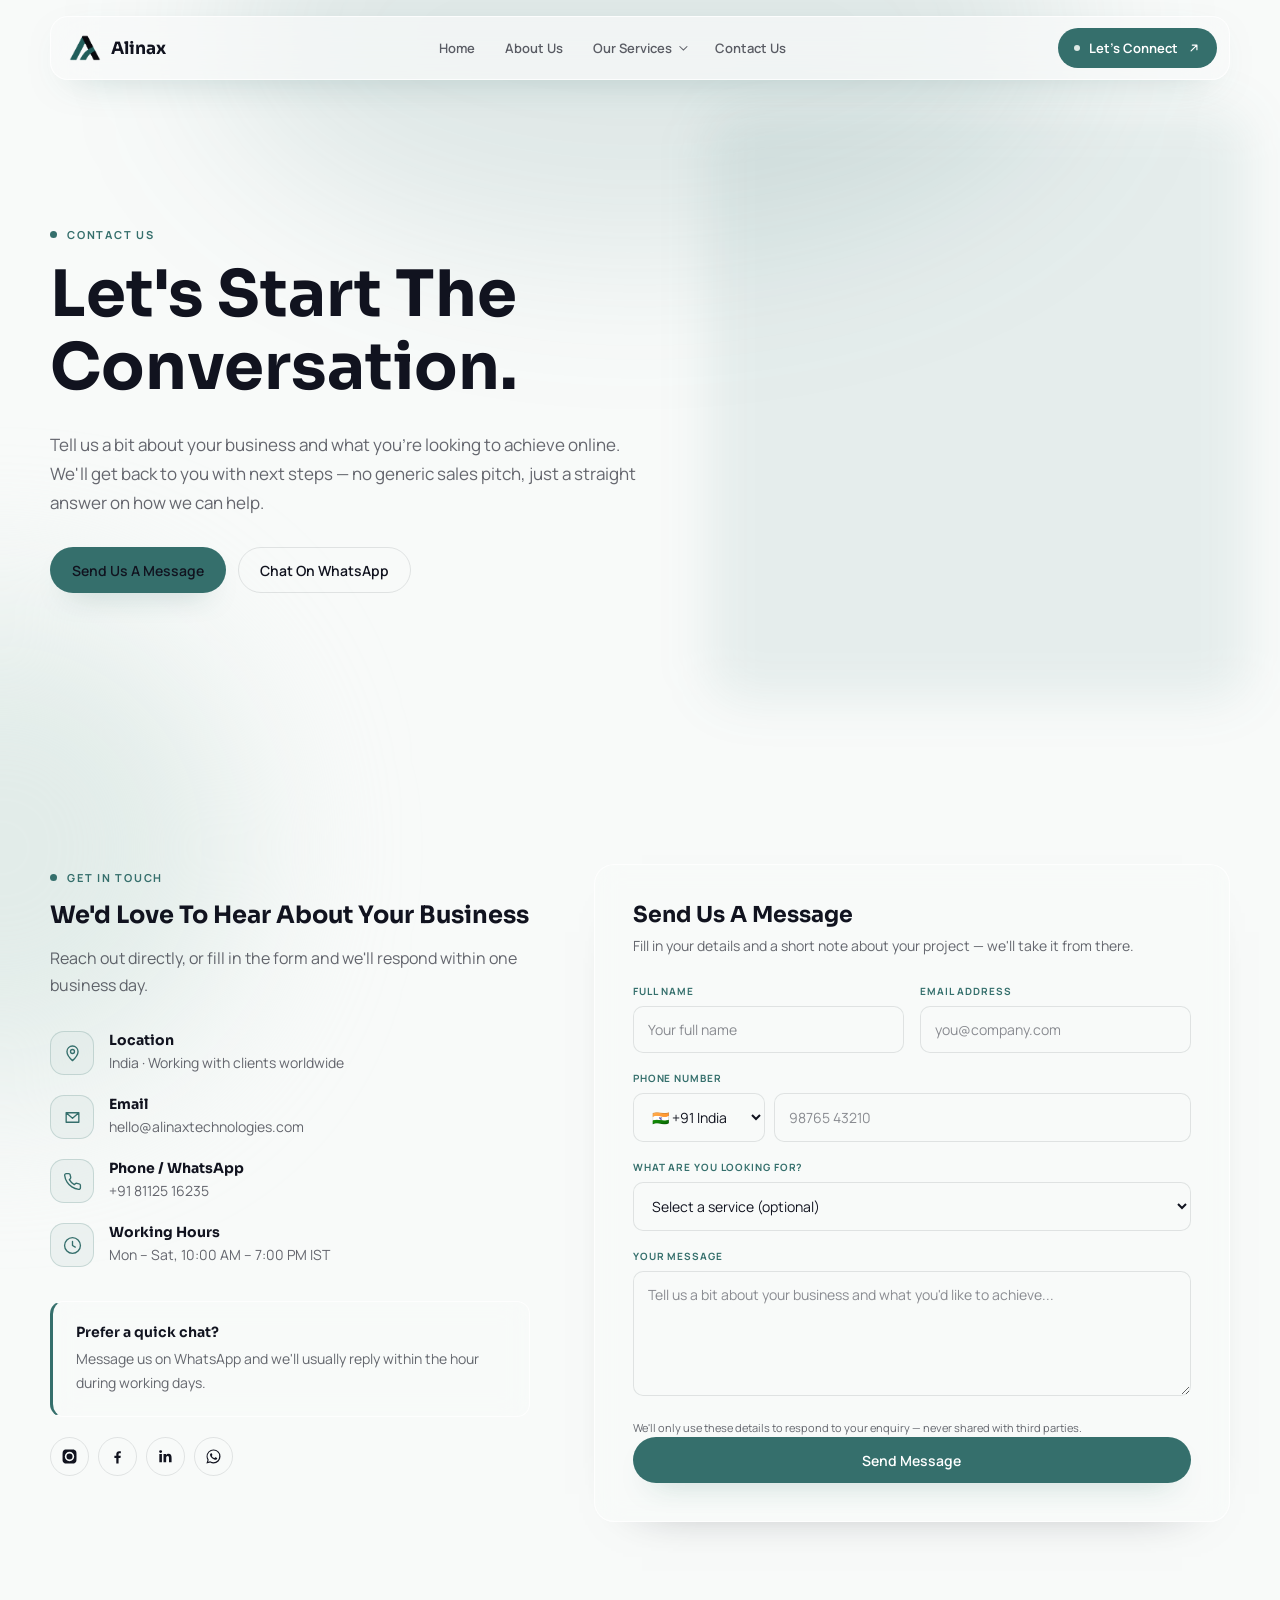
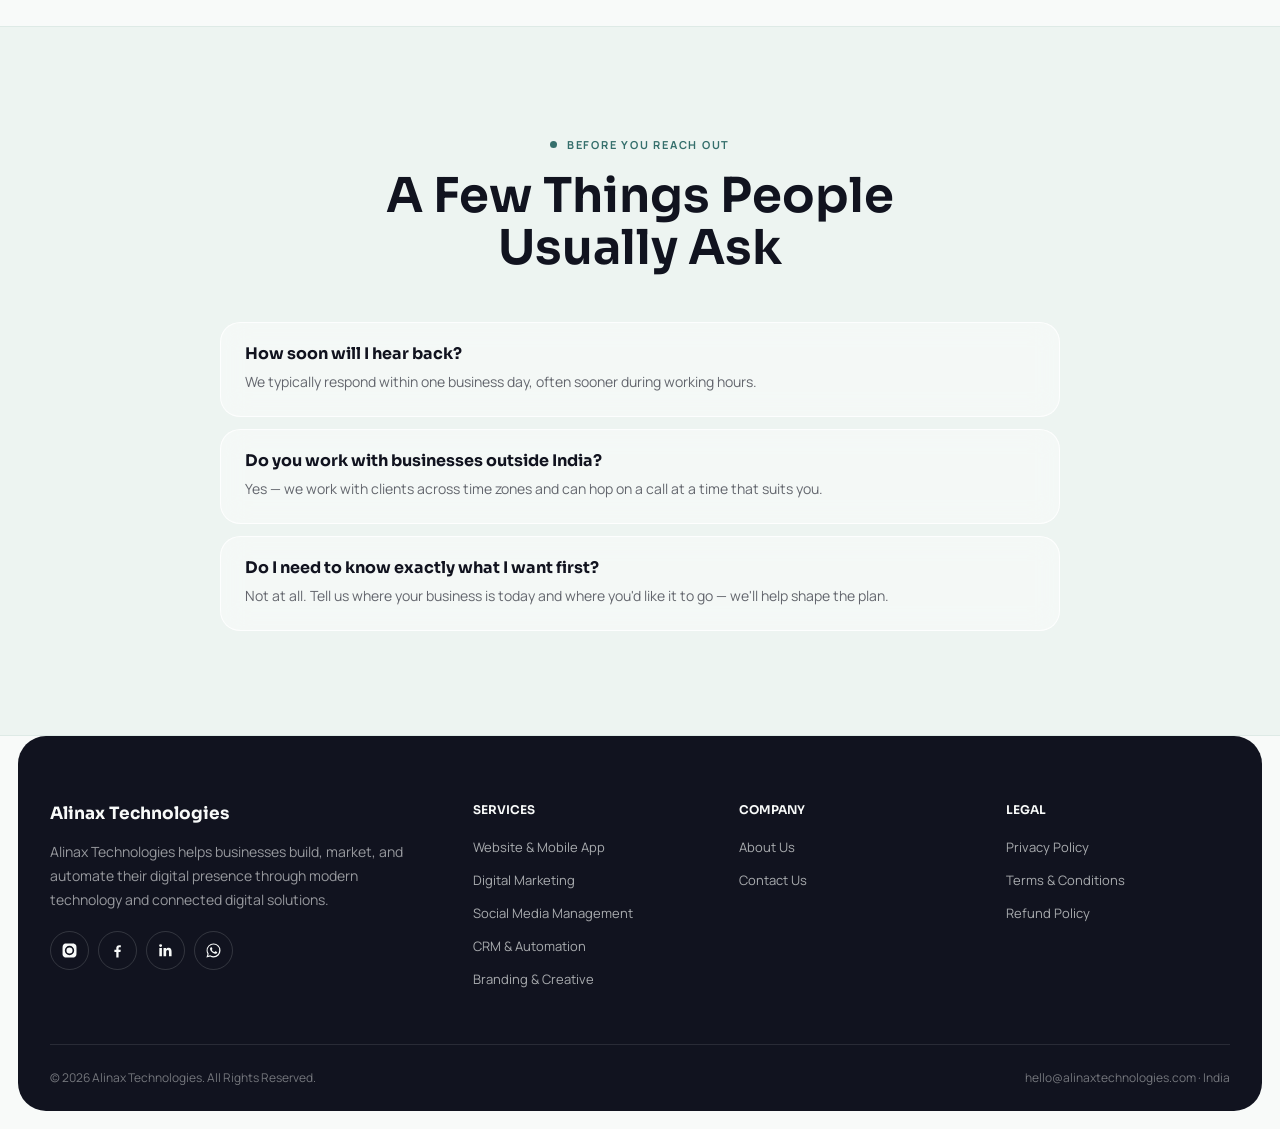
==== commit c4c90292: "Add contect detail" ====
--- a/contact/index.html
+++ b/contact/index.html
@@ -3,6 +3,8 @@
 <head>
 <meta charset="UTF-8">
 <meta name="viewport" content="width=device-width, initial-scale=1.0">
+<link rel="icon" type="image/png" href="/images/favicon.png">
+<link rel="apple-touch-icon" href="/images/favicon.png">
 <title>Contact Us — Alinax Technologies</title>
 <meta name="description" content="Get in touch with Alinax Technologies. Tell us about your business and we'll get back to you about your website, marketing, CRM or automation project.">
 <link rel="canonical" href="https://alinaxtech.online/contact/">
@@ -59,7 +61,7 @@
       <p class="lead">Tell us a bit about your business and what you're looking to achieve online. We'll get back to you with next steps — no generic sales pitch, just a straight answer on how we can help.</p>
       <div class="hero-actions">
         <a class="btn btn-light" href="#contact-form">Send Us A Message</a>
-        <a class="btn btn-outline-light" href="https://wa.me/919157776611" target="_blank" rel="noreferrer">Chat On WhatsApp</a>
+        <a class="btn btn-outline-light" href="https://wa.me/918112516235" target="_blank" rel="noreferrer">Chat On WhatsApp</a>
       </div>
     </div>
   </section>
@@ -93,7 +95,7 @@
             <div class="icon"><svg viewBox="0 0 24 24" aria-hidden="true"><path d="M22 16.9v3a2 2 0 01-2.2 2 19.8 19.8 0 01-8.6-3.1 19.5 19.5 0 01-6-6A19.8 19.8 0 012.1 4.2 2 2 0 014.1 2h3a2 2 0 012 1.7c.1.9.3 1.8.6 2.7a2 2 0 01-.5 2.1L8 9.7a16 16 0 006.3 6.3l1.2-1.2a2 2 0 012.1-.5c.9.3 1.8.5 2.7.6a2 2 0 011.7 2.1z" stroke-linecap="round" stroke-linejoin="round"/></svg></div>
             <div>
               <h4>Phone / WhatsApp</h4>
-              <a href="https://wa.me/919157776611" target="_blank" rel="noreferrer">+91 91577 76611</a>
+              <a href="https://wa.me/918112516235" target="_blank" rel="noreferrer">+91 81125 16235</a>
             </div>
           </div>
           <div class="contact-info-item">
@@ -114,7 +116,7 @@
           <a href="https://instagram.com" aria-label="Instagram" target="_blank" rel="noreferrer"><svg viewBox="0 0 24 24"><path d="M12 2.2c3.2 0 3.6 0 4.9.07 1.2.06 1.8.25 2.2.42.6.22 1 .48 1.4.9.4.4.7.8.9 1.4.2.4.4 1 .4 2.2.1 1.3.1 1.7.1 4.9s0 3.6-.1 4.9c0 1.2-.2 1.8-.4 2.2-.2.6-.5 1-.9 1.4-.4.4-.8.7-1.4.9-.4.2-1 .4-2.2.4-1.3.1-1.7.1-4.9.1s-3.6 0-4.9-.1c-1.2 0-1.8-.2-2.2-.4-.6-.2-1-.5-1.4-.9-.4-.4-.7-.8-.9-1.4-.2-.4-.4-1-.4-2.2C2.2 15.6 2.2 15.2 2.2 12s0-3.6.1-4.9c0-1.2.2-1.8.4-2.2.2-.6.5-1 .9-1.4.4-.4.8-.7 1.4-.9.4-.2 1-.4 2.2-.4C8.4 2.2 8.8 2.2 12 2.2zm0 3.2A6.6 6.6 0 1018.6 12 6.6 6.6 0 0012 5.4zm0 10.9A4.3 4.3 0 1116.3 12 4.3 4.3 0 0112 16.3zm6.9-11.1a1.55 1.55 0 11-1.55-1.55A1.55 1.55 0 0118.9 5.2z"/></svg></a>
           <a href="https://facebook.com" aria-label="Facebook" target="_blank" rel="noreferrer"><svg viewBox="0 0 24 24"><path d="M13.5 22v-8h2.7l.4-3.1h-3.1V8.9c0-.9.25-1.5 1.55-1.5H16.7V4.6a21 21 0 00-2.4-.12c-2.4 0-4 1.46-4 4.14v2.28H7.6V14h2.7v8z"/></svg></a>
           <a href="https://linkedin.com" aria-label="LinkedIn" target="_blank" rel="noreferrer"><svg viewBox="0 0 24 24"><path d="M6.94 8.5v11.6H3.3V8.5zM5.12 3a2.11 2.11 0 110 4.22 2.11 2.11 0 010-4.22zM9.2 8.5h3.5v1.6h.05a3.84 3.84 0 013.45-1.9c3.7 0 4.38 2.43 4.38 5.6v6.3h-3.65v-5.6c0-1.33 0-3.05-1.86-3.05s-2.15 1.45-2.15 2.95v5.7H9.2z"/></svg></a>
-          <a href="https://wa.me/919157776611" aria-label="WhatsApp" target="_blank" rel="noreferrer"><svg viewBox="0 0 24 24"><path d="M12.04 2A9.9 9.9 0 002.2 11.9a9.75 9.75 0 001.32 4.92L2 22l5.32-1.39a9.9 9.9 0 004.72 1.2h.01a9.9 9.9 0 009.85-9.9A9.9 9.9 0 0012.04 2zm0 18.05a8.2 8.2 0 01-4.18-1.14l-.3-.18-3.16.83.84-3.08-.2-.32a8.19 8.19 0 1114.99-4.36 8.2 8.2 0 01-8 8.25zm4.5-6.13c-.25-.13-1.46-.72-1.68-.8s-.39-.13-.56.12-.64.8-.78.97-.29.18-.53.06a6.7 6.7 0 01-1.98-1.22 7.4 7.4 0 01-1.36-1.7c-.14-.25 0-.38.11-.5s.25-.29.37-.44a1.7 1.7 0 00.25-.41.46.46 0 000-.44c-.06-.12-.55-1.34-.76-1.83s-.4-.42-.55-.43h-.48a.92.92 0 00-.66.31 2.79 2.79 0 00-.87 2.08 4.85 4.85 0 001.01 2.56 11.1 11.1 0 004.26 3.76c.6.26 1.06.41 1.42.53a3.4 3.4 0 001.57.1 2.56 2.56 0 001.68-1.19 2.08 2.08 0 00.14-1.18c-.06-.11-.22-.17-.47-.29z"/></svg></a>
+          <a href="https://wa.me/918112516235" aria-label="WhatsApp" target="_blank" rel="noreferrer"><svg viewBox="0 0 24 24"><path d="M12.04 2A9.9 9.9 0 002.2 11.9a9.75 9.75 0 001.32 4.92L2 22l5.32-1.39a9.9 9.9 0 004.72 1.2h.01a9.9 9.9 0 009.85-9.9A9.9 9.9 0 0012.04 2zm0 18.05a8.2 8.2 0 01-4.18-1.14l-.3-.18-3.16.83.84-3.08-.2-.32a8.19 8.19 0 1114.99-4.36 8.2 8.2 0 01-8 8.25zm4.5-6.13c-.25-.13-1.46-.72-1.68-.8s-.39-.13-.56.12-.64.8-.78.97-.29.18-.53.06a6.7 6.7 0 01-1.98-1.22 7.4 7.4 0 01-1.36-1.7c-.14-.25 0-.38.11-.5s.25-.29.37-.44a1.7 1.7 0 00.25-.41.46.46 0 000-.44c-.06-.12-.55-1.34-.76-1.83s-.4-.42-.55-.43h-.48a.92.92 0 00-.66.31 2.79 2.79 0 00-.87 2.08 4.85 4.85 0 001.01 2.56 11.1 11.1 0 004.26 3.76c.6.26 1.06.41 1.42.53a3.4 3.4 0 001.57.1 2.56 2.56 0 001.68-1.19 2.08 2.08 0 00.14-1.18c-.06-.11-.22-.17-.47-.29z"/></svg></a>
         </div>
       </div>
 
@@ -246,7 +248,7 @@
             <a href="https://instagram.com" aria-label="Instagram" target="_blank" rel="noreferrer"><svg viewBox="0 0 24 24"><path d="M12 2.2c3.2 0 3.6 0 4.9.07 1.2.06 1.8.25 2.2.42.6.22 1 .48 1.4.9.4.4.7.8.9 1.4.2.4.4 1 .4 2.2.1 1.3.1 1.7.1 4.9s0 3.6-.1 4.9c0 1.2-.2 1.8-.4 2.2-.2.6-.5 1-.9 1.4-.4.4-.8.7-1.4.9-.4.2-1 .4-2.2.4-1.3.1-1.7.1-4.9.1s-3.6 0-4.9-.1c-1.2 0-1.8-.2-2.2-.4-.6-.2-1-.5-1.4-.9-.4-.4-.7-.8-.9-1.4-.2-.4-.4-1-.4-2.2C2.2 15.6 2.2 15.2 2.2 12s0-3.6.1-4.9c0-1.2.2-1.8.4-2.2.2-.6.5-1 .9-1.4.4-.4.8-.7 1.4-.9.4-.2 1-.4 2.2-.4C8.4 2.2 8.8 2.2 12 2.2zm0 3.2A6.6 6.6 0 1018.6 12 6.6 6.6 0 0012 5.4zm0 10.9A4.3 4.3 0 1116.3 12 4.3 4.3 0 0112 16.3zm6.9-11.1a1.55 1.55 0 11-1.55-1.55A1.55 1.55 0 0118.9 5.2z"/></svg></a>
             <a href="https://facebook.com" aria-label="Facebook" target="_blank" rel="noreferrer"><svg viewBox="0 0 24 24"><path d="M13.5 22v-8h2.7l.4-3.1h-3.1V8.9c0-.9.25-1.5 1.55-1.5H16.7V4.6a21 21 0 00-2.4-.12c-2.4 0-4 1.46-4 4.14v2.28H7.6V14h2.7v8z"/></svg></a>
             <a href="https://linkedin.com" aria-label="LinkedIn" target="_blank" rel="noreferrer"><svg viewBox="0 0 24 24"><path d="M6.94 8.5v11.6H3.3V8.5zM5.12 3a2.11 2.11 0 110 4.22 2.11 2.11 0 010-4.22zM9.2 8.5h3.5v1.6h.05a3.84 3.84 0 013.45-1.9c3.7 0 4.38 2.43 4.38 5.6v6.3h-3.65v-5.6c0-1.33 0-3.05-1.86-3.05s-2.15 1.45-2.15 2.95v5.7H9.2z"/></svg></a>
-            <a href="https://wa.me/919157776611" aria-label="WhatsApp" target="_blank" rel="noreferrer"><svg viewBox="0 0 24 24"><path d="M12.04 2A9.9 9.9 0 002.2 11.9a9.75 9.75 0 001.32 4.92L2 22l5.32-1.39a9.9 9.9 0 004.72 1.2h.01a9.9 9.9 0 009.85-9.9A9.9 9.9 0 0012.04 2zm0 18.05a8.2 8.2 0 01-4.18-1.14l-.3-.18-3.16.83.84-3.08-.2-.32a8.19 8.19 0 1114.99-4.36 8.2 8.2 0 01-8 8.25zm4.5-6.13c-.25-.13-1.46-.72-1.68-.8s-.39-.13-.56.12-.64.8-.78.97-.29.18-.53.06a6.7 6.7 0 01-1.98-1.22 7.4 7.4 0 01-1.36-1.7c-.14-.25 0-.38.11-.5s.25-.29.37-.44a1.7 1.7 0 00.25-.41.46.46 0 000-.44c-.06-.12-.55-1.34-.76-1.83s-.4-.42-.55-.43h-.48a.92.92 0 00-.66.31 2.79 2.79 0 00-.87 2.08 4.85 4.85 0 001.01 2.56 11.1 11.1 0 004.26 3.76c.6.26 1.06.41 1.42.53a3.4 3.4 0 001.57.1 2.56 2.56 0 001.68-1.19 2.08 2.08 0 00.14-1.18c-.06-.11-.22-.17-.47-.29z"/></svg></a>
+            <a href="https://wa.me/918112516235" aria-label="WhatsApp" target="_blank" rel="noreferrer"><svg viewBox="0 0 24 24"><path d="M12.04 2A9.9 9.9 0 002.2 11.9a9.75 9.75 0 001.32 4.92L2 22l5.32-1.39a9.9 9.9 0 004.72 1.2h.01a9.9 9.9 0 009.85-9.9A9.9 9.9 0 0012.04 2zm0 18.05a8.2 8.2 0 01-4.18-1.14l-.3-.18-3.16.83.84-3.08-.2-.32a8.19 8.19 0 1114.99-4.36 8.2 8.2 0 01-8 8.25zm4.5-6.13c-.25-.13-1.46-.72-1.68-.8s-.39-.13-.56.12-.64.8-.78.97-.29.18-.53.06a6.7 6.7 0 01-1.98-1.22 7.4 7.4 0 01-1.36-1.7c-.14-.25 0-.38.11-.5s.25-.29.37-.44a1.7 1.7 0 00.25-.41.46.46 0 000-.44c-.06-.12-.55-1.34-.76-1.83s-.4-.42-.55-.43h-.48a.92.92 0 00-.66.31 2.79 2.79 0 00-.87 2.08 4.85 4.85 0 001.01 2.56 11.1 11.1 0 004.26 3.76c.6.26 1.06.41 1.42.53a3.4 3.4 0 001.57.1 2.56 2.56 0 001.68-1.19 2.08 2.08 0 00.14-1.18c-.06-.11-.22-.17-.47-.29z"/></svg></a>
           </div>
         </div>
         <div>
